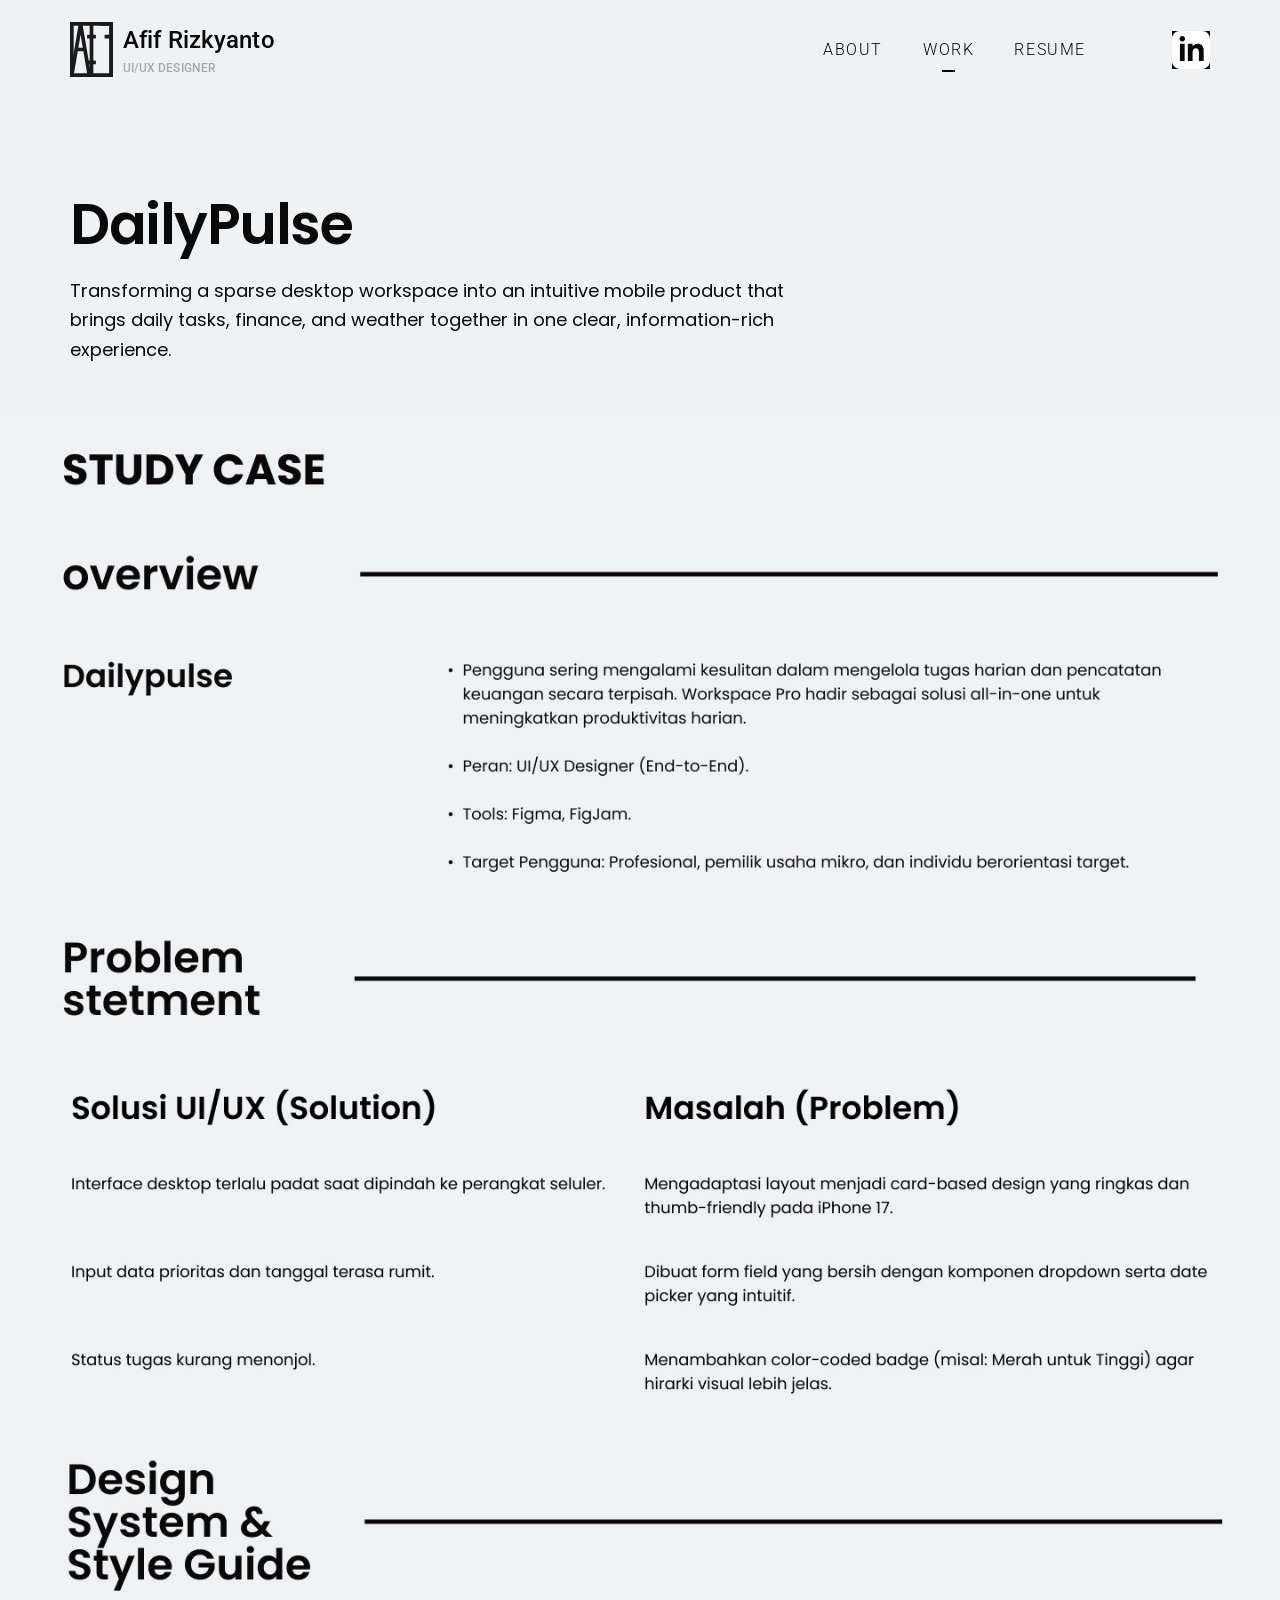
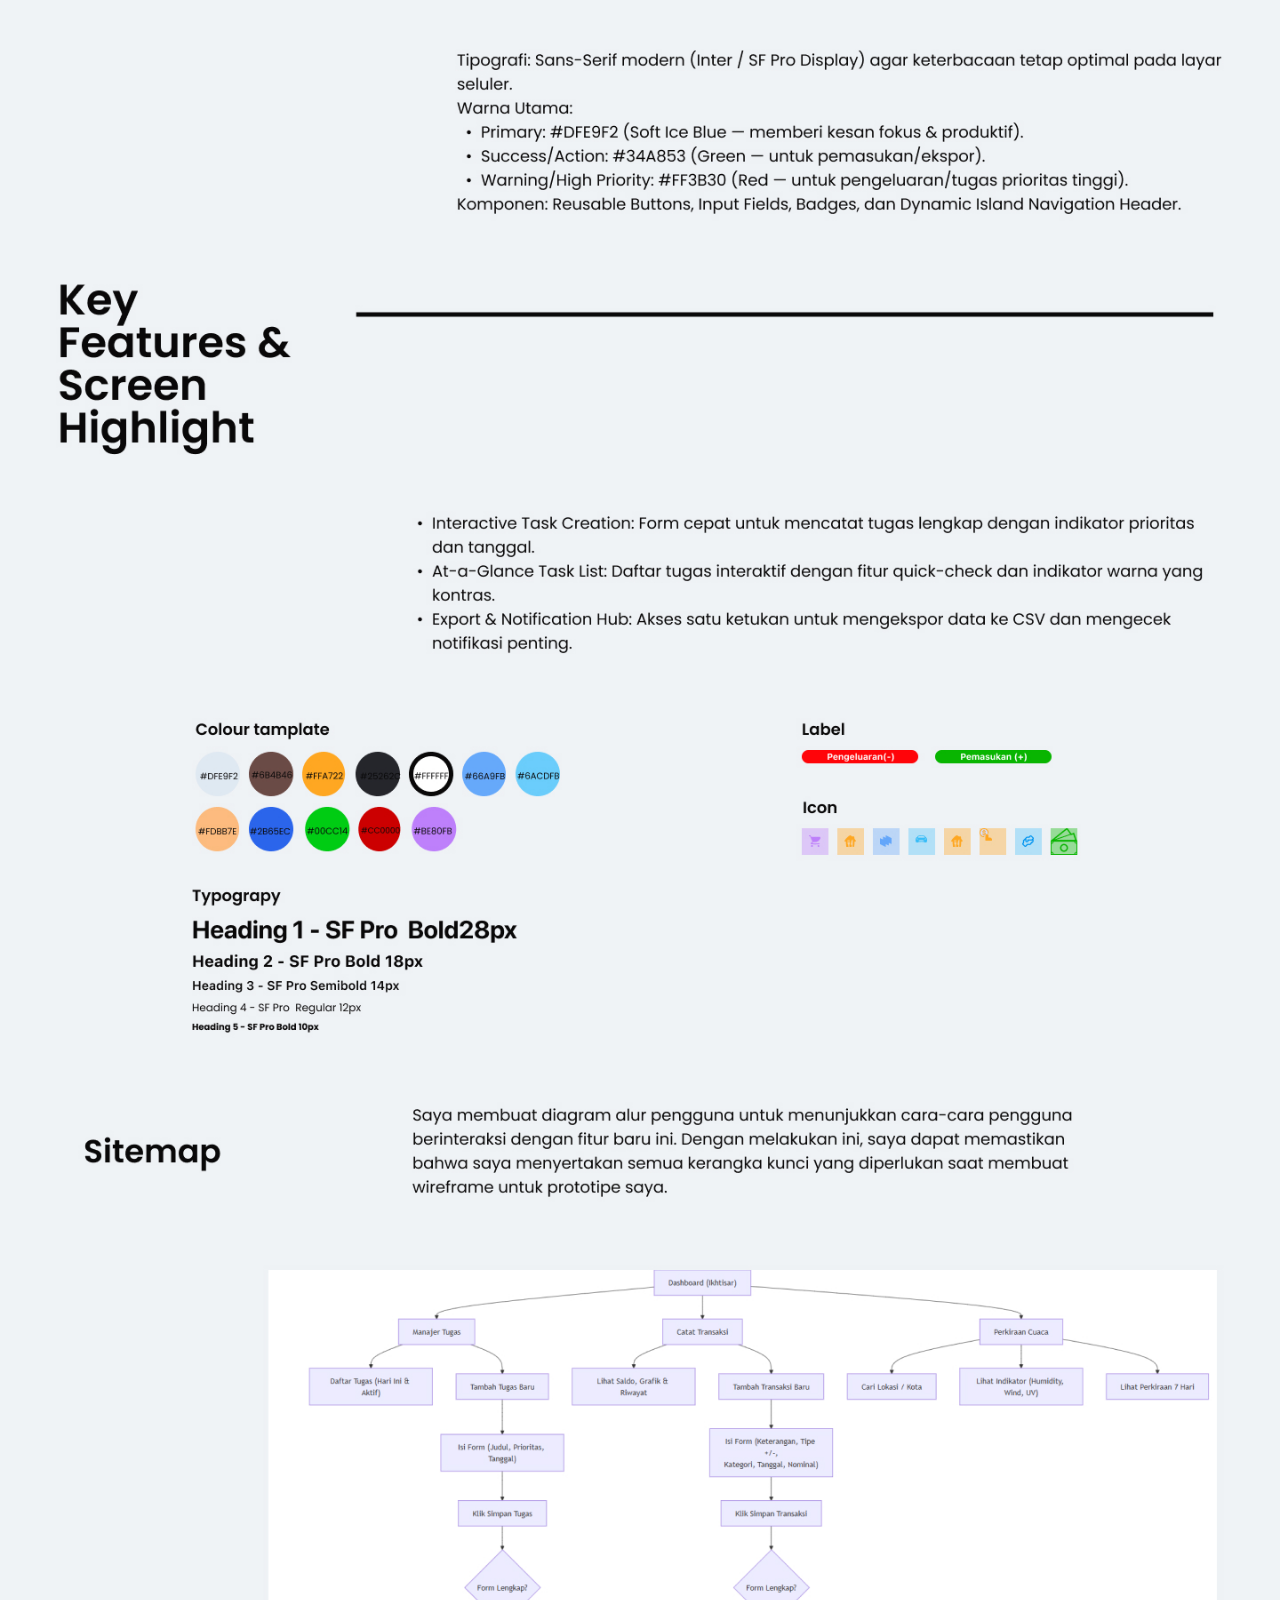
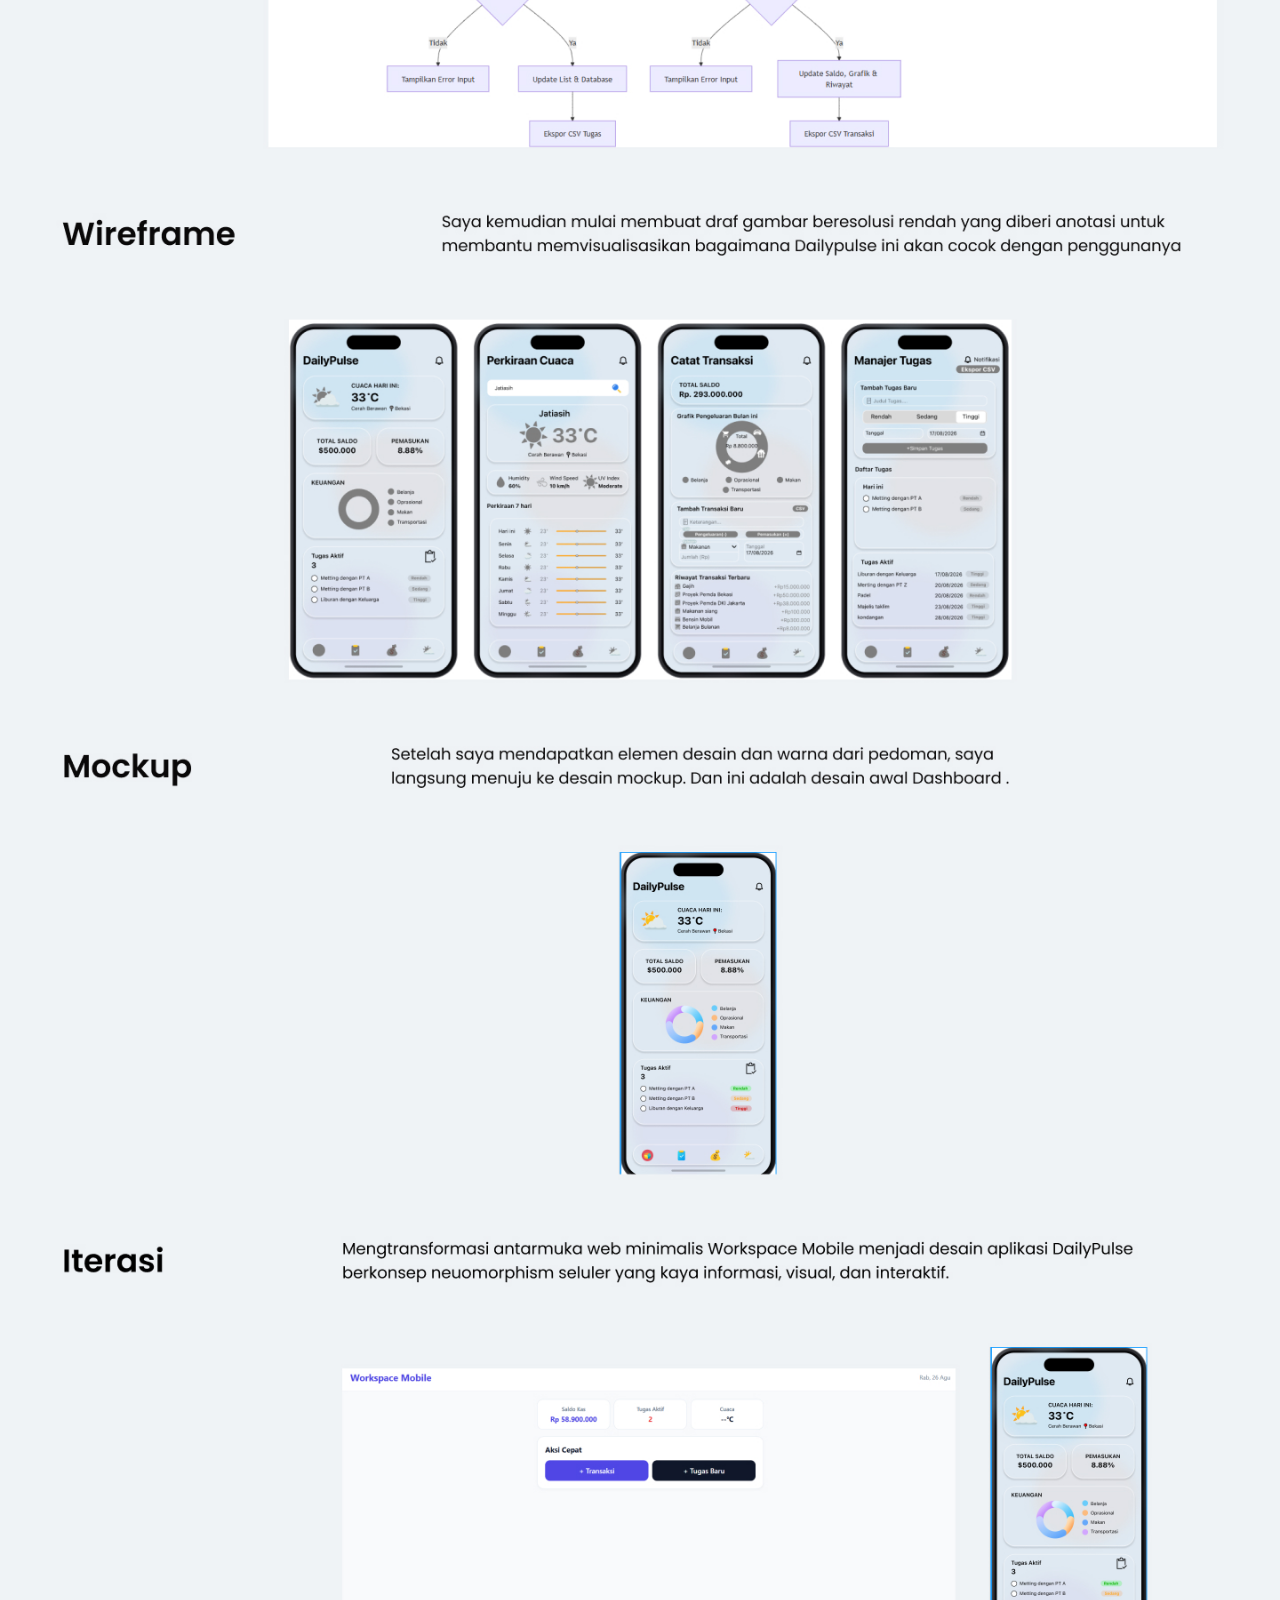
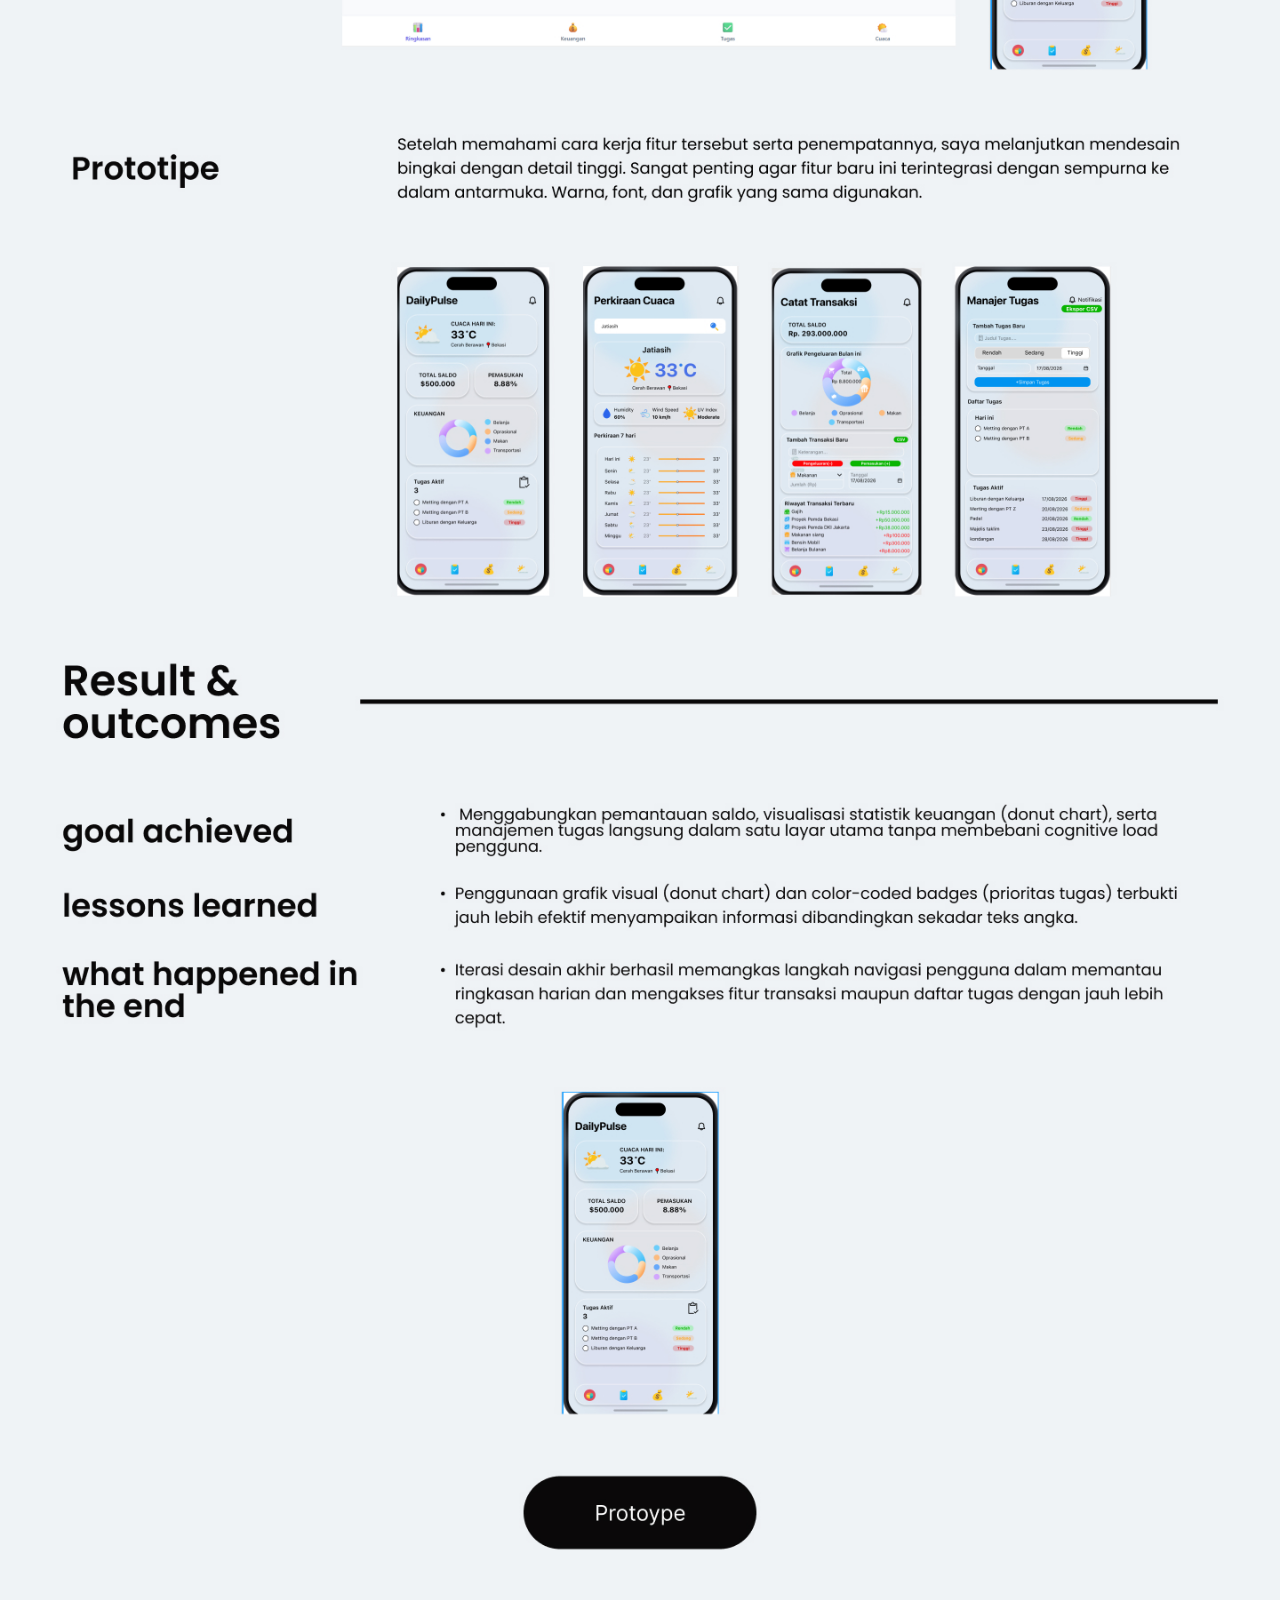
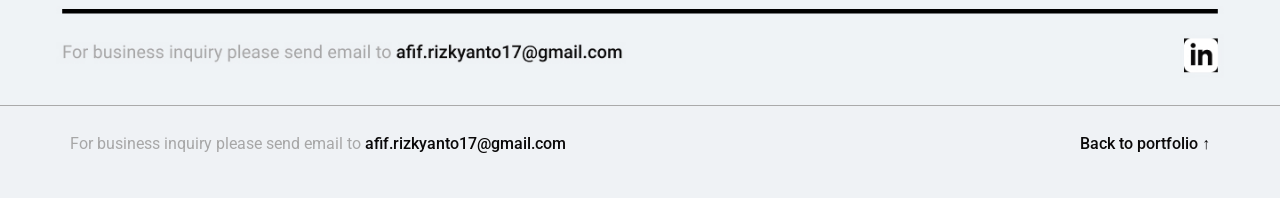
==== case-dailypulse.html @ 9f790c5c "feat : full site" ====
<!doctype html>
<html lang="en"><head><meta charset="UTF-8" /><meta name="viewport" content="width=device-width, initial-scale=1.0" /><title>DailyPulse — Afif Rizkyanto</title><link rel="stylesheet" href="styles.css" /><link rel="stylesheet" href="case-study.css" /></head>
<body><header class="site-header sticky-header"><a class="brand" href="index.html"><img class="brand-mark" src="public/assets/brand-mark.svg" alt="" /><span class="brand-copy"><strong>Afif Rizkyanto</strong><small>UI/UX DESIGNER</small></span></a><nav class="nav" aria-label="Primary navigation"><a href="profile.html">ABOUT</a><a class="active" href="index.html#work">WORK</a><a href="index.html#resume">RESUME</a></nav><a class="linkedin-top" href="https://www.linkedin.com" target="_blank" rel="noreferrer" aria-label="LinkedIn"><img src="public/assets/linkedin.svg" alt="" /></a></header><main class="case-main"><section class="case-intro"><h1>DailyPulse</h1><p>Transforming a sparse desktop workspace into an intuitive mobile product that brings daily tasks, finance, and weather together in one clear, information-rich experience.</p></section><div class="case-render-frame"><img class="case-render" src="public/assets/case-dailypulse.jpeg" alt="DailyPulse mobile app case study presentation" /></div></main><footer class="case-footer"><span>For business inquiry please send email to <a href="mailto:afif.rizkyanto17@gmail.com">afif.rizkyanto17@gmail.com</a></span><a href="index.html">Back to portfolio ↑</a></footer></body></html>
---- styles.css ----
:root { --ink:#0a0909; --muted:#a7a7a7; --paper:#eff2f5; }
* { box-sizing:border-box; }
html { scroll-behavior:smooth; }
body { margin:0; background:var(--paper); color:var(--ink); font-family:Roboto, Arial, sans-serif; }
a { color:inherit; text-decoration:none; }
.site-header { height:99px; display:flex; align-items:center; padding:0 70px; position:relative; }
.sticky-header { position:sticky; top:0; z-index:20; background:rgba(239,242,245,.94); backdrop-filter:blur(10px); }
.brand { display:flex; align-items:center; gap:10px; }
.brand-mark { width:43px; height:57px; object-fit:contain; }
.brand-copy { display:flex; flex-direction:column; gap:1px; }
.brand-copy strong { font-size:24px; line-height:1.5; font-weight:500; letter-spacing:.12px; }
.brand-copy small { color:var(--muted); font-size:12px; line-height:1.5; font-weight:500; letter-spacing:.06px; }
.nav { display:flex; gap:40px; margin-left:auto; margin-right:86px; align-self:stretch; align-items:center; }
.nav a { font-size:16px; font-weight:300; letter-spacing:1.6px; padding:4px 0; position:relative; }
.nav a.active::after { content:""; position:absolute; left:19px; right:19px; bottom:-9px; height:2px; background:var(--ink); }
.linkedin-top { width:38px; height:38px; display:block; }
.linkedin-top img, .social img, .footer>a img { width:100%; height:100%; display:block; }
.section-shell { max-width:1440px; margin:0 auto; padding-left:70px; padding-right:70px; }
.desktop-hero { min-height:943px; max-width:1440px; margin:0 auto; position:relative; overflow:hidden; }
.desktop-hero-inner { position:relative; z-index:1; width:100%; max-width:1440px; margin:0 auto; padding:132px 70px 0; }
.hero-title { margin:0; font:700 clamp(58px,6.67vw,96px)/1.4 'Times New Roman',serif; letter-spacing:9.6px; text-transform:lowercase; }
.hero-tagline { width:710px; max-width:60vw; margin:15px 0 0; font:400 38px/1.4 'Times New Roman',serif; letter-spacing:3.8px; }
.see-projects { display:flex; align-items:center; gap:0; margin-top:115px; width:max-content; font:400 24px/1.4 'Times New Roman',serif; letter-spacing:2.4px; }
.arrow-disc { width:73px; height:73px; display:block; margin-right:28px; transform:rotate(-45deg); transform-origin:center; }
.arrow-disc img { width:100%; height:100%; display:block; }
.hero-accent { position:absolute; pointer-events:none; }
.hero-accent img { width:100%; height:100%; display:block; }
.hero-accent-left { width:376px; height:376px; left:-155px; top:43px; }
.hero-accent-right { width:685px; height:619px; right:-183px; top:104px; }
.sr-only { position:absolute; width:1px; height:1px; padding:0; margin:-1px; overflow:hidden; clip:rect(0,0,0,0); white-space:nowrap; border:0; }
.work-page-section { padding-top:0; scroll-margin-top:99px; }
.work-page-section .work-heading { margin-bottom:0; }
.work-page-section .work-heading h1 { margin:0; font:600 48px/1.1 Poppins,Roboto,sans-serif; letter-spacing:-1px; }
.work-row { display:grid; align-items:start; margin-bottom:100px; }
.work-row-wapspokat { grid-template-columns:623px 471px; column-gap:133px; }
.work-row-rewards { grid-template-columns:471px 694px; column-gap:135px; }
.work-row-dailypulse { grid-template-columns:680px 471px; column-gap:111px; margin-bottom:0; }
.work-preview { width:100%; display:block; object-fit:cover; }
.mockup-preview { aspect-ratio:623/379; }
.work-copy { max-width:471px; padding-top:0; }
.work-copy h2 { margin:0 0 10px; font:400 32px/1.28 Poppins,Roboto,sans-serif; letter-spacing:0; }
.work-copy p { margin:0; font:400 18px/1.5 Poppins,Roboto,sans-serif; }
.case-link { display:inline-flex; gap:10px; margin-top:28px; font-size:20px; line-height:1.5; }
.case-link span { font-size:25px; line-height:1; }
.rewards-preview { width:100%; height:449px; position:relative; overflow:hidden; }
.rewards-preview > img:first-child { position:absolute; width:100%; height:100%; object-fit:contain; }
.screen-in-laptop { position:absolute; width:69%; height:61%; object-fit:cover; left:15.5%; top:5%; border-radius:12px; }
.phone-previews { display:flex; gap:38px; align-items:flex-start; justify-content:center; padding-top:5px; }
.phone-previews img { width:178px; height:363px; object-fit:cover; }
.work-row-dailypulse { align-items:start; }
.resume-teaser { max-width:1440px; margin:0 auto; padding:90px 70px; border-top:1px solid #aaa; display:flex; justify-content:space-between; font-size:20px; scroll-margin-top:99px; }
.resume-teaser p { margin:0; color:var(--muted); }
.resume-teaser a { font-weight:500; }
.resume-teaser.is-highlighted p, .resume-teaser.is-highlighted a { animation:resume-blink 1.25s ease-in-out 3; }
@keyframes resume-blink { 0%,100% { opacity:1; } 35%,65% { opacity:.18; } }
.profile-hero { min-height:870px; display:grid; grid-template-columns:518px 1fr; gap:107px; padding-top:90px; }
.hero { min-height:870px; display:grid; grid-template-columns:518px 1fr; gap:107px; padding-top:90px; }
.hero-image { width:518px; height:690px; object-fit:cover; display:block; }
.hero-copy { padding-top:0; max-width:675px; }
.eyebrow { margin:0 0 18px; font-size:24px; line-height:1.5; font-weight:500; letter-spacing:.12px; }
h1 { margin:0 0 18px; font-size:48px; line-height:1; font-weight:900; letter-spacing:2.4px; }
h2 { margin:0 0 18px; font-size:32px; line-height:1.4; font-weight:700; letter-spacing:.16px; }
.intro { margin:0; font-size:20px; line-height:1.4; font-weight:300; letter-spacing:2px; }
.actions { display:flex; align-items:center; gap:28px; margin-top:24px; flex-wrap:wrap; }
.email-button { height:50px; width:170px; border:3px solid var(--ink); display:flex; align-items:center; justify-content:center; gap:13px; font-size:18px; font-weight:400; letter-spacing:.09px; transition:background .2s, color .2s; }
.email-button:hover { background:var(--ink); color:var(--paper); }
.email-button img { width:20px; height:16px; }
.download-link { display:flex; align-items:center; gap:6px; font-size:18px; line-height:1.5; font-weight:400; }
.download-link img { width:14px; height:16px; }
.social { width:42px; height:42px; display:block; transition:transform .2s; }
.social:hover, .linkedin-top:hover, .footer>a:hover { transform:translateY(-3px); }
.work { padding-top:40px; padding-bottom:120px; }
.work-heading { max-width:760px; margin-bottom:34px; }
.section-kicker { margin:0 0 10px; color:var(--muted); font-size:14px; font-weight:500; letter-spacing:2px; }
.work-heading h2 { margin:0; font-size:42px; line-height:1.18; font-weight:500; letter-spacing:-.4px; }
.work-overview { display:block; width:100%; height:auto; box-shadow:0 20px 50px rgba(10,9,9,.08); }
.project-links { display:grid; grid-template-columns:repeat(3,1fr); gap:18px; margin-top:24px; }
.project-links a { border-top:1px solid var(--ink); padding-top:13px; display:flex; flex-direction:column; gap:6px; transition:transform .2s; }
.project-links a:hover { transform:translateY(-4px); }
.project-links span { font-size:20px; font-weight:500; }
.project-links small { color:var(--muted); font-size:14px; letter-spacing:.4px; }
.details { min-height:400px; display:flex; justify-content:space-between; padding-top:0; padding-bottom:110px; }
.detail-block { display:grid; grid-template-columns:auto 1fr; gap:30px; align-items:start; }
.detail-block h3 { margin:0; font-size:24px; line-height:1.4; font-weight:600; letter-spacing:2.4px; }
.detail-block p { margin:0; font-size:20px; line-height:2; font-weight:300; letter-spacing:2px; }
.skills { width:499px; }
.tools { width:300px; }
.footer { min-height:120px; position:relative; padding-bottom:30px; }
.footer-rule { height:2px; background:#a7a7a7; width:100%; margin-bottom:28px; }
.footer p { margin:0; color:var(--muted); font-size:20px; line-height:1.5; font-weight:400; letter-spacing:.1px; }
.footer p a { color:var(--ink); font-weight:500; }
.footer>a { position:absolute; right:70px; bottom:30px; width:38px; height:38px; transition:transform .2s; }
@media (max-width: 980px) { .site-header { padding:0 28px; } .section-shell { padding-left:28px; padding-right:28px; } .hero { grid-template-columns:minmax(280px, 42%) 1fr; gap:40px; padding-top:55px; } .hero-image { width:100%; height:auto; aspect-ratio:3/4; } h1 { font-size:40px; } h2 { font-size:25px; } .intro { font-size:17px; letter-spacing:1.3px; } .details { gap:40px; } .detail-block { grid-template-columns:1fr; gap:10px; } .skills,.tools { width:auto; } }
@media (max-width: 980px) and (min-width: 681px) { .desktop-hero-inner { padding-left:28px; padding-right:28px; } .hero-tagline { max-width:680px; } .work-row-wapspokat,.work-row-rewards,.work-row-dailypulse { grid-template-columns:minmax(0,1fr) minmax(0,1fr); column-gap:40px; } }
@media (max-width: 680px) { .site-header { height:auto; min-height:92px; padding-top:18px; padding-bottom:18px; flex-wrap:wrap; } .brand-mark { width:34px; height:46px; } .brand-copy strong { font-size:18px; } .brand-copy small { font-size:10px; } .linkedin-top { margin-left:auto; width:30px; height:30px; } .nav { order:3; width:100%; justify-content:space-between; margin:14px 0 0; height:32px; } .nav a { font-size:13px; } .nav a.active::after { bottom:-4px; left:0; right:0; } .hero { display:flex; flex-direction:column; padding-top:34px; min-height:0; gap:38px; } .hero-image { width:100%; max-width:518px; align-self:center; } .eyebrow { font-size:20px; } h1 { font-size:36px; letter-spacing:1.3px; } h2 { font-size:23px; } .actions { gap:18px; } .details { flex-direction:column; padding-top:80px; padding-bottom:80px; gap:60px; } .detail-block { grid-template-columns:110px 1fr; gap:18px; } .detail-block h3 { font-size:20px; } .detail-block p { font-size:16px; letter-spacing:1px; } .work { padding-bottom:80px; } .work-heading h2 { font-size:31px; } .project-links { grid-template-columns:1fr; gap:25px; } .footer p { padding-right:45px; font-size:15px; } .footer>a { right:28px; bottom:26px; width:30px; height:30px; } }
@media (max-width: 680px) { .desktop-hero { min-height:650px; } .desktop-hero-inner { padding:98px 28px 0; } .hero-title { font-size:54px; line-height:1.12; letter-spacing:4px; } .hero-tagline { max-width:none; width:auto; margin-top:28px; font-size:27px; letter-spacing:2px; } .see-projects { margin-top:70px; font-size:20px; } .arrow-disc { width:53px; height:53px; margin-right:20px; } .hero-accent-left { width:230px; height:230px; left:-130px; top:20px; } .hero-accent-right { width:330px; height:300px; right:-120px; top:280px; opacity:.8; } .work-page-section { padding-top:70px; } .work-page-section .work-heading { margin-bottom:35px; } .work-page-section .work-heading h1 { font-size:38px; } .work-row { display:flex; flex-direction:column; gap:30px; min-height:0; margin-bottom:75px; } .work-row-rewards .work-copy { order:1; } .work-row-rewards .rewards-preview { order:2; } .work-copy h2 { font-size:25px; } .work-copy p { font-size:16px; } .rewards-preview { height:280px; } .phone-previews img { width:43%; height:auto; } .resume-teaser { padding:65px 28px; display:block; font-size:16px; } .resume-teaser a { display:block; margin-top:12px; } .profile-hero { display:flex; flex-direction:column; padding-top:34px; min-height:0; gap:38px; } }
---- case-study.css ----
@import url('https://fonts.googleapis.com/css2?family=Poppins:wght@400;600&family=Roboto:wght@300;400;500;700;900&display=swap');
:root { --ink:#0a0909; --paper:#eff2f5; --muted:#a7a7a7; }
* { box-sizing:border-box; } html { scroll-behavior:smooth; }
body { margin:0; background:var(--paper); color:var(--ink); font-family:Roboto,Arial,sans-serif; }
a { color:inherit; text-decoration:none; }
.case-header { height:99px; padding:0 70px; display:flex; align-items:center; position:sticky; top:0; z-index:2; background:rgba(239,242,245,.95); backdrop-filter:blur(8px); }
.case-brand { display:flex; align-items:center; gap:10px; } .case-brand img { width:43px; height:57px; }
.case-brand-copy { display:flex; flex-direction:column; gap:1px; } .case-brand-copy strong { font-size:24px; line-height:1.5; font-weight:500; } .case-brand-copy small { color:var(--muted); font-size:12px; font-weight:500; letter-spacing:.06px; }
.case-nav { display:flex; align-items:center; gap:35px; margin-left:auto; font-size:14px; letter-spacing:1.4px; font-weight:300; } .back-link { border-bottom:1px solid var(--ink); padding-bottom:5px; } .case-linkedin { width:38px; height:38px; margin-left:84px; display:block; } .case-linkedin img { width:100%; height:100%; display:block; }
.case-main { max-width:1440px; margin:0 auto; } .case-intro { max-width:1000px; padding:95px 70px 55px; } .case-intro .label { margin:0 0 20px; font-size:14px; color:var(--muted); letter-spacing:2px; } .case-intro h1 { margin:0 0 20px; max-width:700px; font:600 56px/1.1 Poppins,Arial,sans-serif; letter-spacing:-1.5px; } .case-intro p { max-width:760px; margin:0; font:400 18px/1.65 Poppins,Arial,sans-serif; }
.case-render-frame { width:100%; overflow:hidden; } .case-render { width:100%; height:auto; display:block; margin-top:-100px; } .case-footer { padding:28px 70px 45px; border-top:1px solid #aaa; display:flex; justify-content:space-between; align-items:center; color:var(--muted); font-size:16px; } .case-footer a { color:var(--ink); font-weight:500; }
@media (max-width:680px) { .case-header { height:76px; padding:0 22px; } .case-brand img { width:31px; height:42px; } .case-brand-copy strong { font-size:17px; } .case-brand-copy small { font-size:9px; } .case-nav { gap:15px; font-size:11px; } .case-linkedin { width:30px; height:30px; margin-left:20px; } .case-intro { padding:60px 22px 35px; } .case-intro h1 { font-size:38px; } .case-intro p { font-size:15px; } .case-footer { padding:24px 22px 35px; display:block; font-size:13px; } }
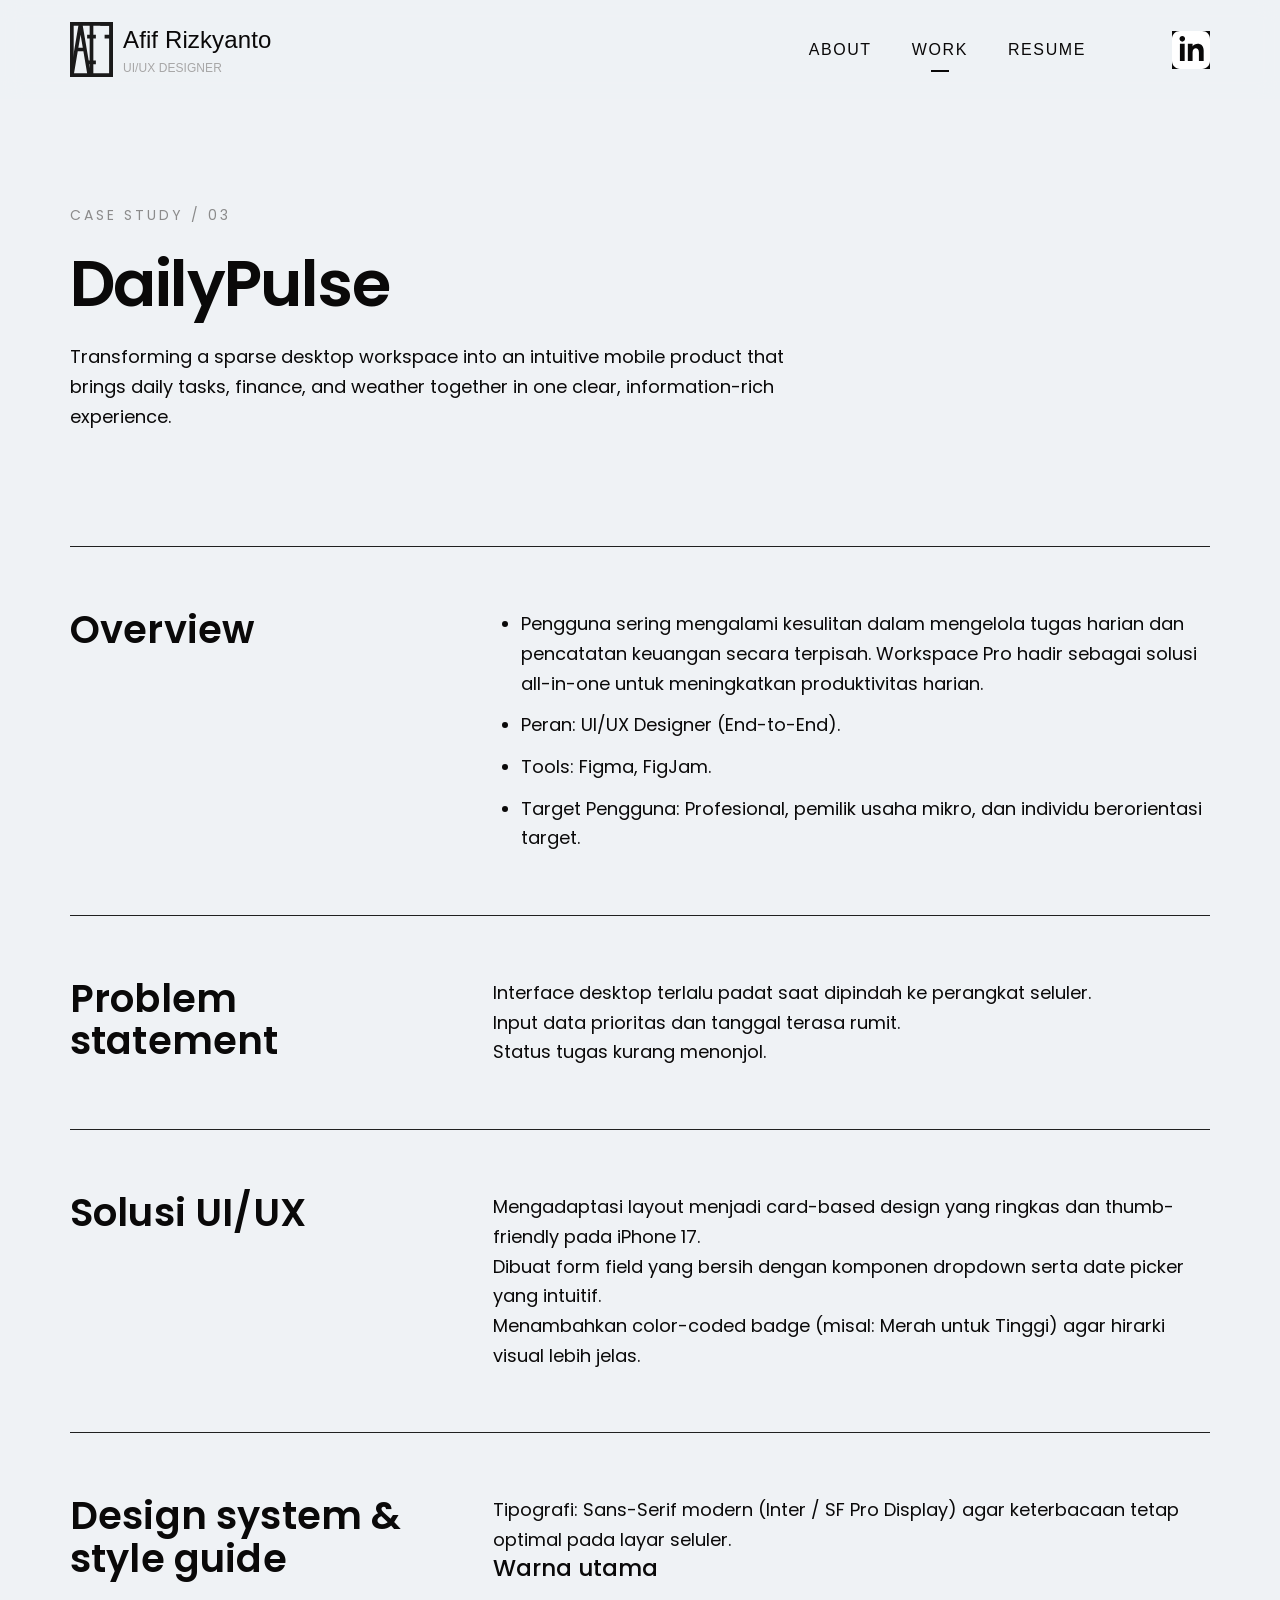
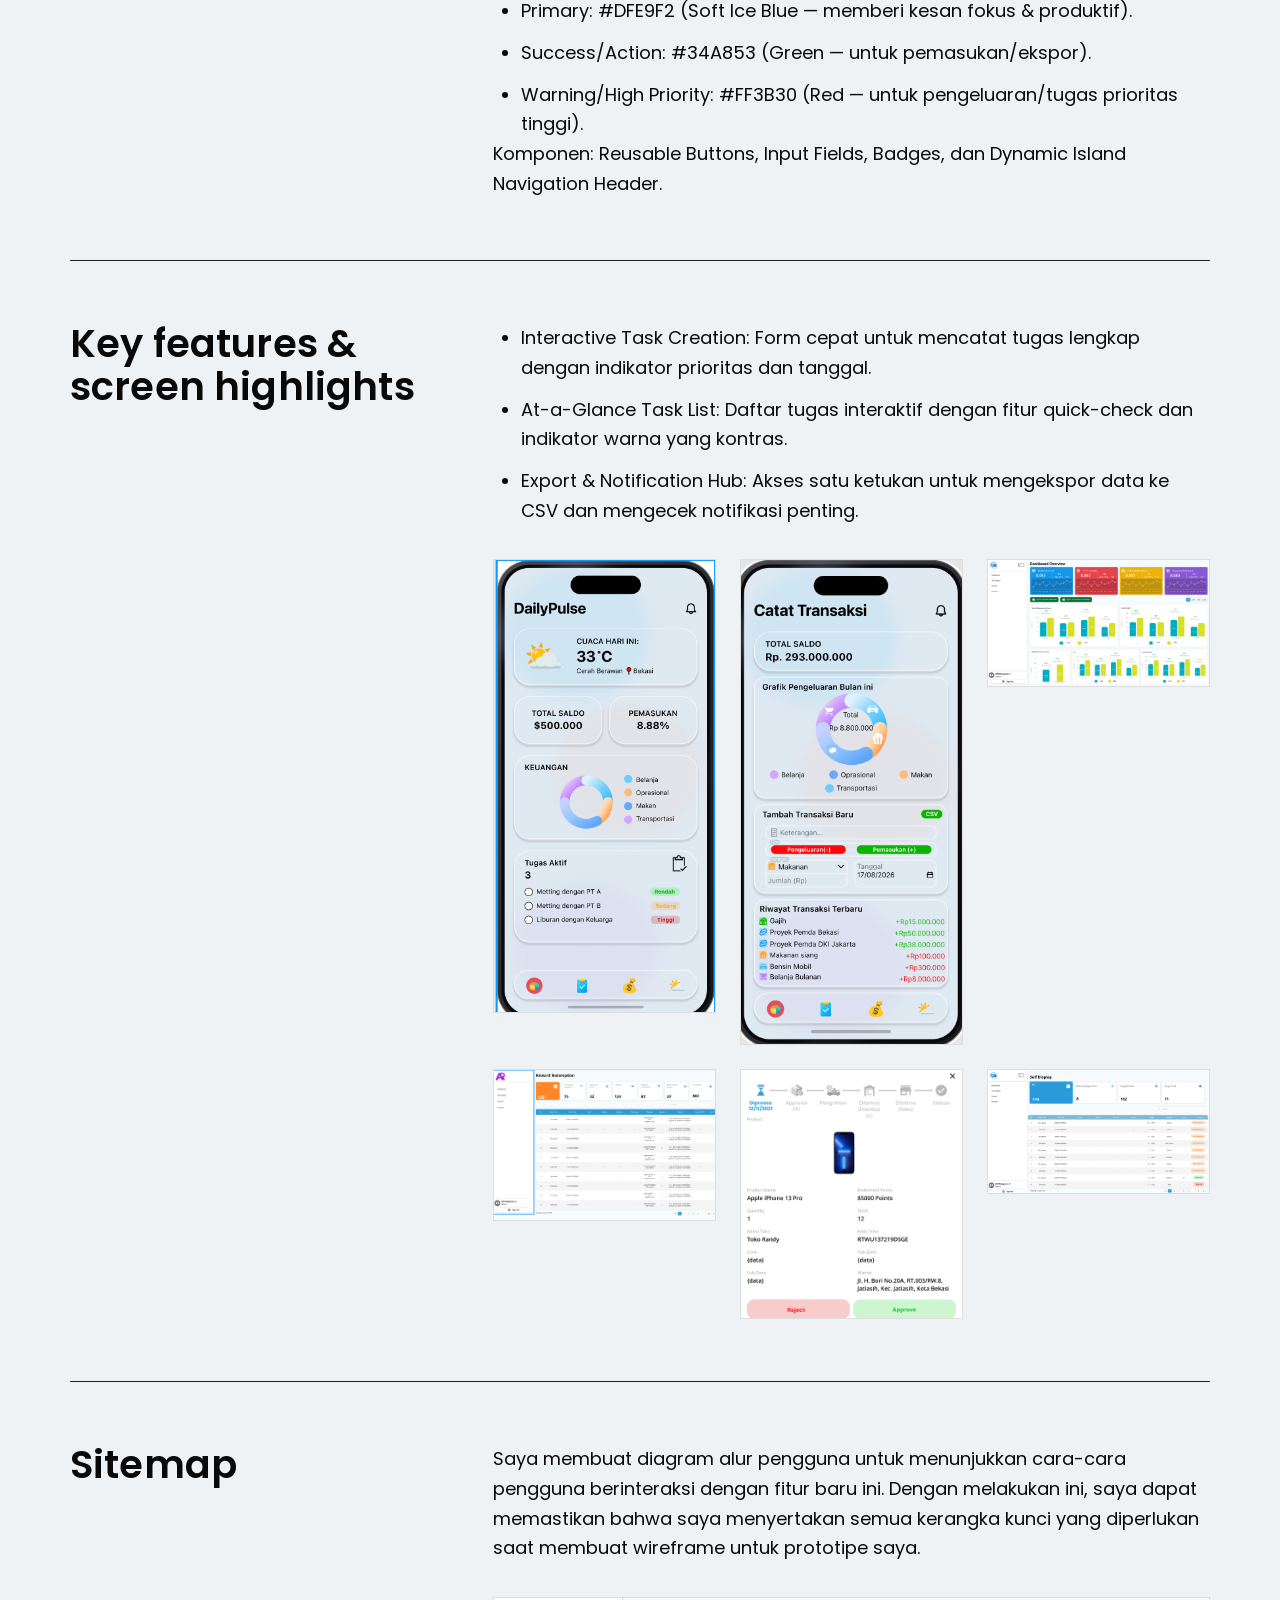
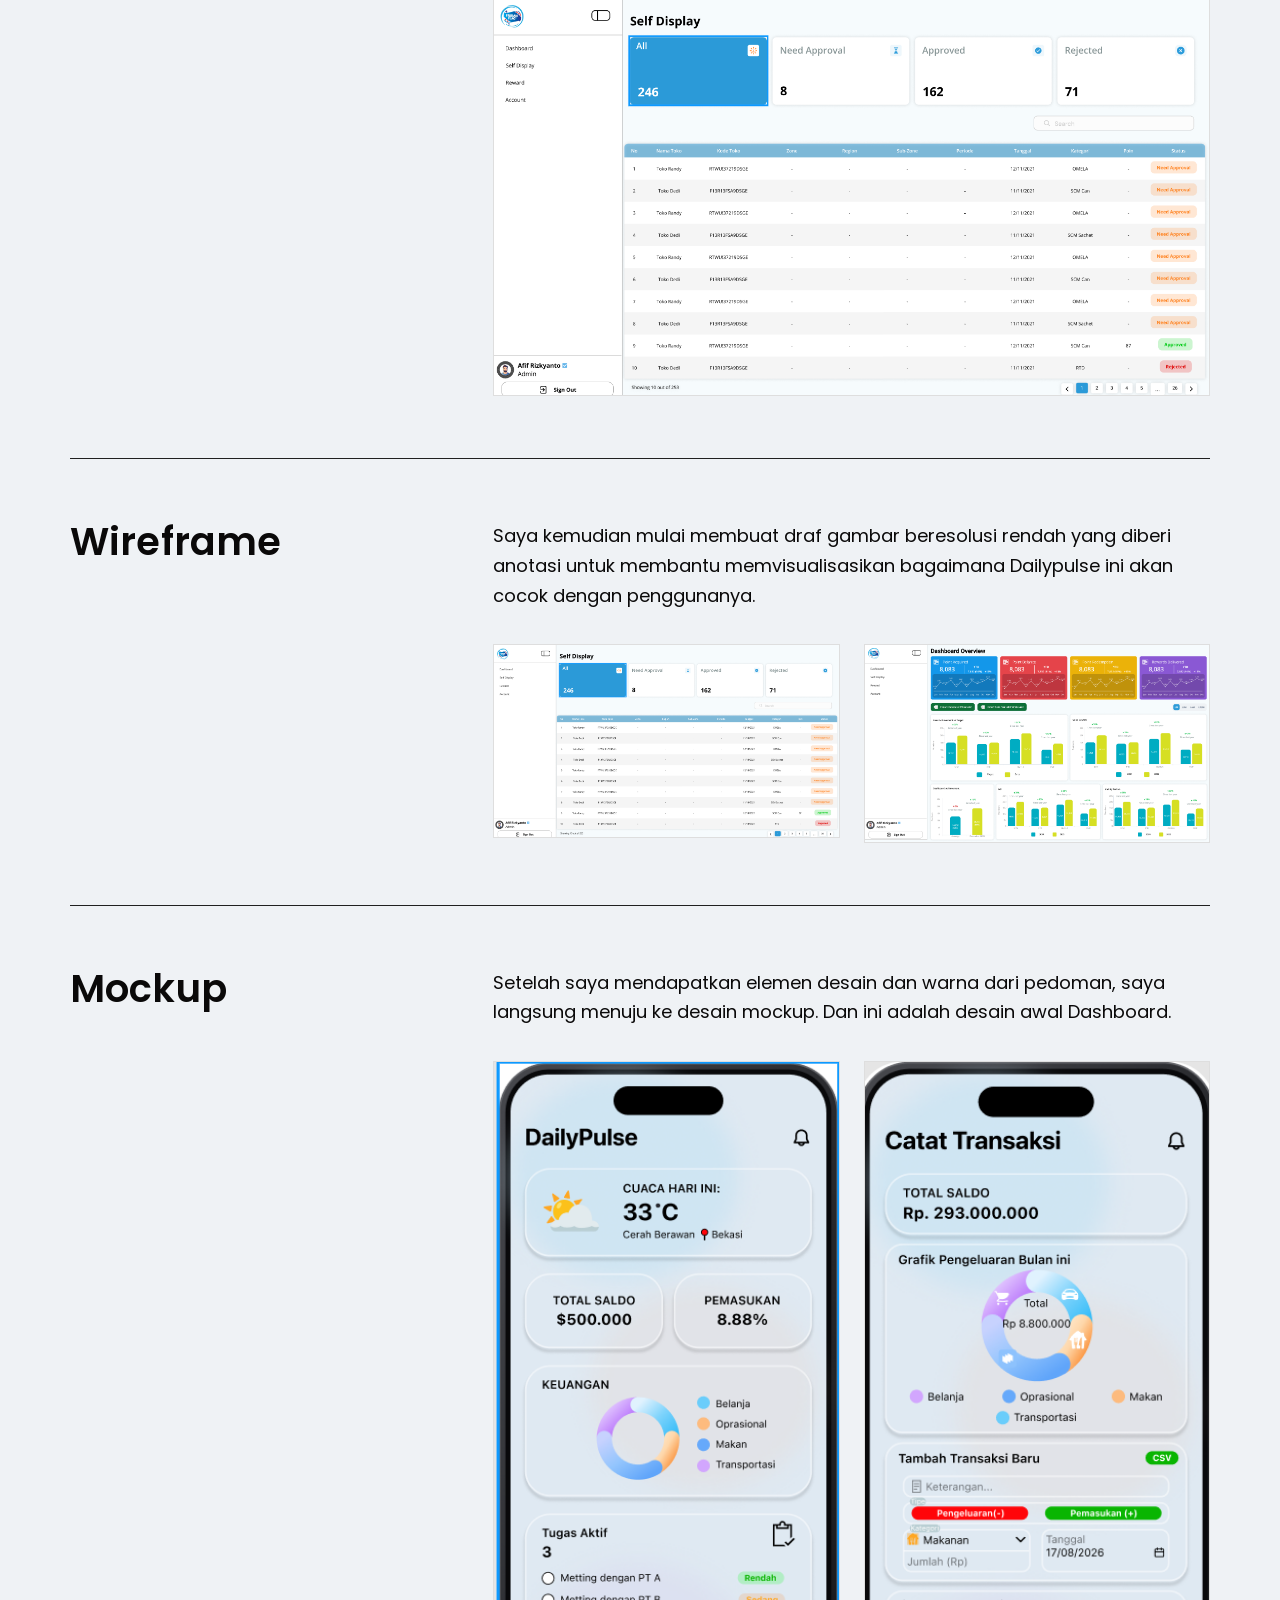
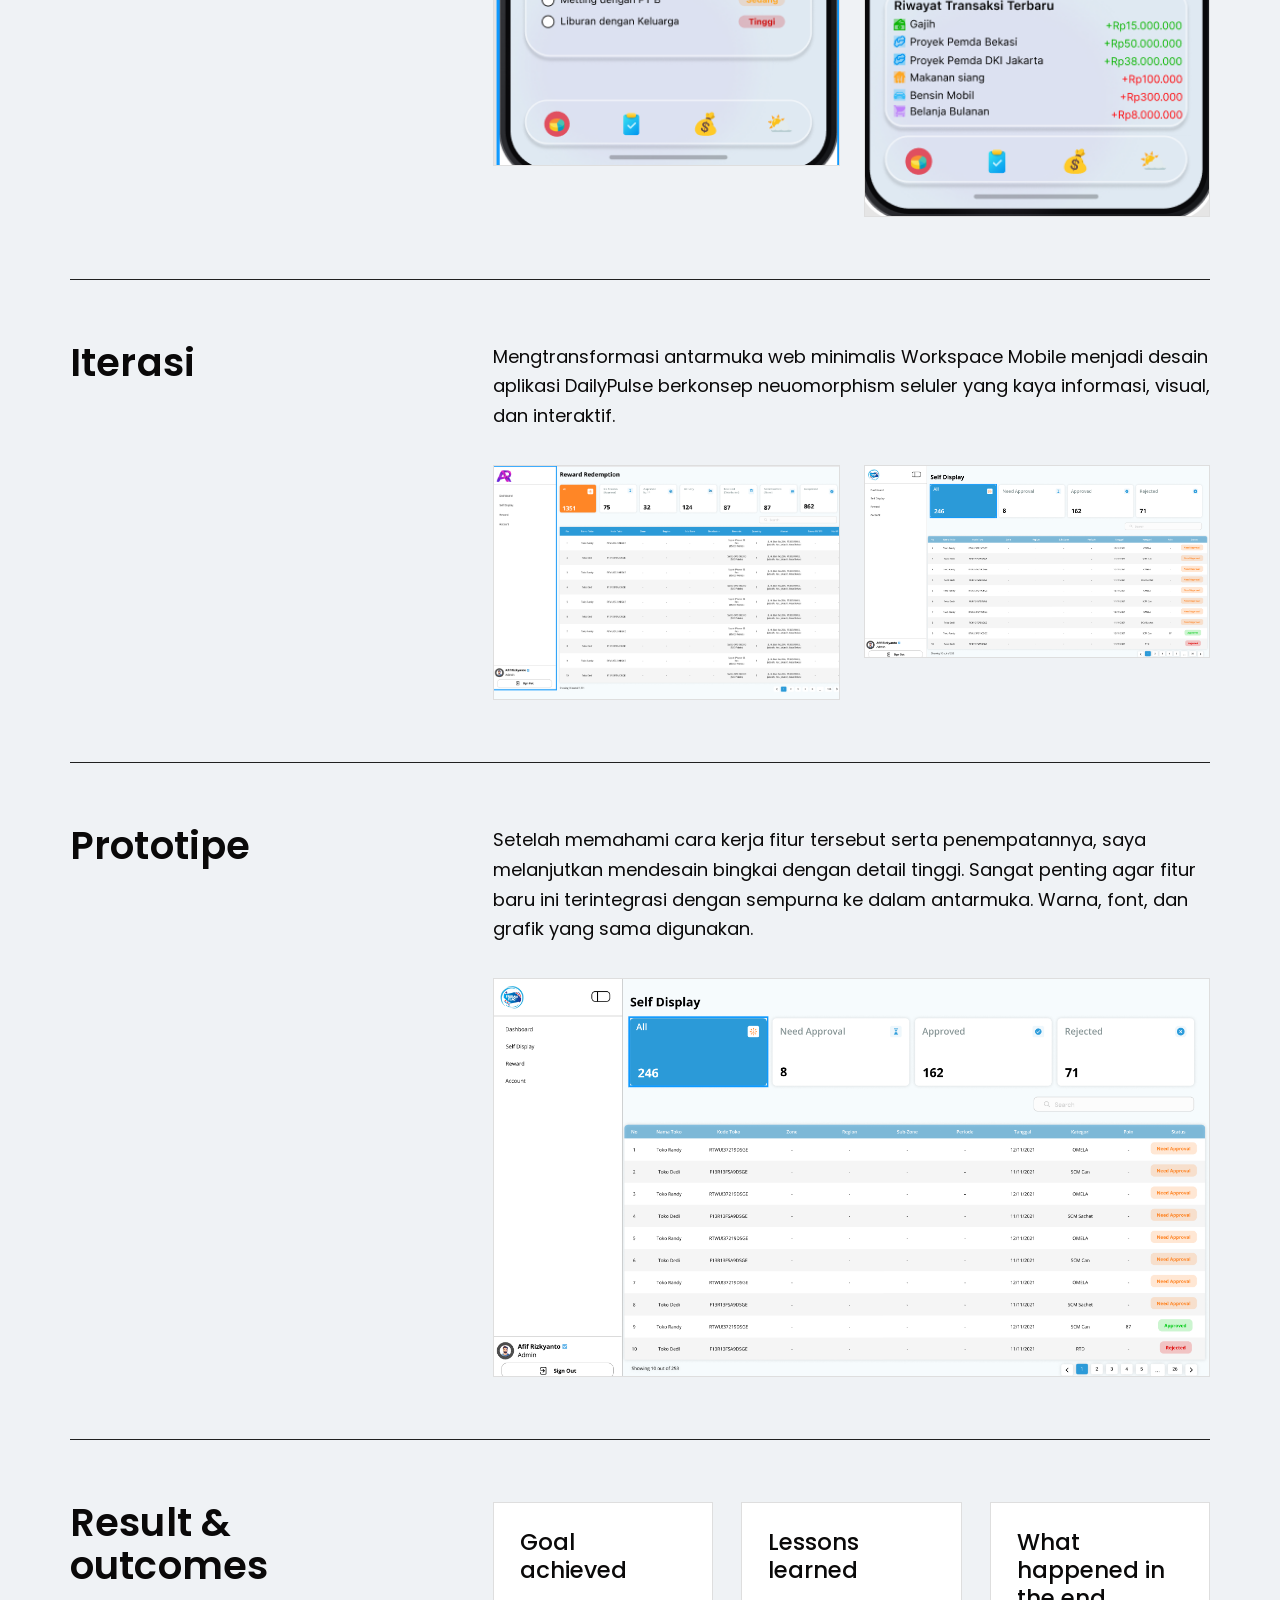
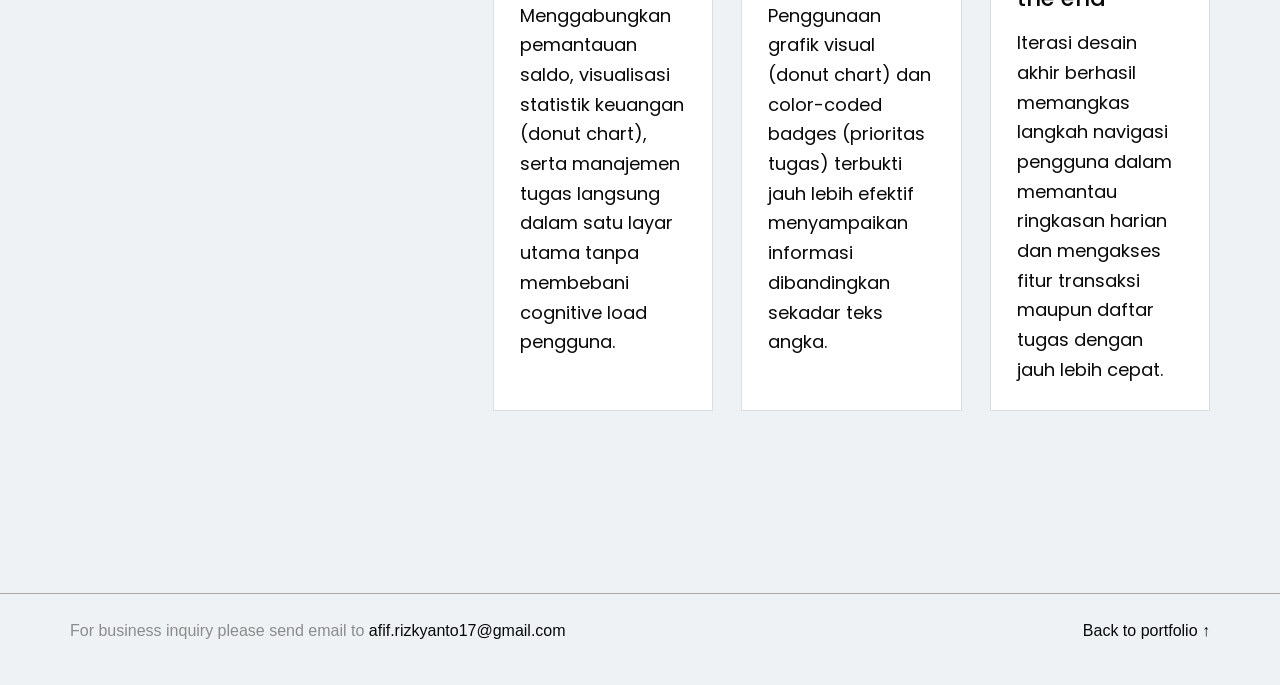
==== commit dea7a3d1: "chore : mobile layout" ====
--- a/case-dailypulse.html
+++ b/case-dailypulse.html
@@ -1,3 +1,22 @@
 <!doctype html>
-<html lang="en"><head><meta charset="UTF-8" /><meta name="viewport" content="width=device-width, initial-scale=1.0" /><title>DailyPulse — Afif Rizkyanto</title><link rel="stylesheet" href="styles.css" /><link rel="stylesheet" href="case-study.css" /></head>
-<body><header class="site-header sticky-header"><a class="brand" href="index.html"><img class="brand-mark" src="public/assets/brand-mark.svg" alt="" /><span class="brand-copy"><strong>Afif Rizkyanto</strong><small>UI/UX DESIGNER</small></span></a><nav class="nav" aria-label="Primary navigation"><a href="profile.html">ABOUT</a><a class="active" href="index.html#work">WORK</a><a href="index.html#resume">RESUME</a></nav><a class="linkedin-top" href="https://www.linkedin.com" target="_blank" rel="noreferrer" aria-label="LinkedIn"><img src="public/assets/linkedin.svg" alt="" /></a></header><main class="case-main"><section class="case-intro"><h1>DailyPulse</h1><p>Transforming a sparse desktop workspace into an intuitive mobile product that brings daily tasks, finance, and weather together in one clear, information-rich experience.</p></section><div class="case-render-frame"><img class="case-render" src="public/assets/case-dailypulse.jpeg" alt="DailyPulse mobile app case study presentation" /></div></main><footer class="case-footer"><span>For business inquiry please send email to <a href="mailto:afif.rizkyanto17@gmail.com">afif.rizkyanto17@gmail.com</a></span><a href="index.html">Back to portfolio ↑</a></footer></body></html>
+<html lang="en">
+  <head><meta charset="UTF-8" /><meta name="viewport" content="width=device-width, initial-scale=1.0" /><title>DailyPulse — Afif Rizkyanto</title><link rel="stylesheet" href="styles.css" /><link rel="stylesheet" href="case-study.css" /></head>
+  <body>
+    <header class="site-header sticky-header"><a class="brand" href="index.html"><img class="brand-mark" src="public/assets/brand-mark.svg" alt="" /><span class="brand-copy"><strong>Afif Rizkyanto</strong><small>UI/UX DESIGNER</small></span></a><nav class="nav" aria-label="Primary navigation"><a href="profile.html">ABOUT</a><a class="active" href="index.html#work">WORK</a><a href="index.html#resume">RESUME</a></nav><a class="linkedin-top" href="https://www.linkedin.com" target="_blank" rel="noreferrer" aria-label="LinkedIn"><img src="public/assets/linkedin.svg" alt="" /></a></header>
+    <main class="case-main">
+      <section class="case-intro"><p class="case-kicker">CASE STUDY / 03</p><h1>DailyPulse</h1><p>Transforming a sparse desktop workspace into an intuitive mobile product that brings daily tasks, finance, and weather together in one clear, information-rich experience.</p></section>
+      <section class="case-section"><h2>Overview</h2><div><ul><li>Pengguna sering mengalami kesulitan dalam mengelola tugas harian dan pencatatan keuangan secara terpisah. Workspace Pro hadir sebagai solusi all-in-one untuk meningkatkan produktivitas harian.</li><li>Peran: UI/UX Designer (End-to-End).</li><li>Tools: Figma, FigJam.</li><li>Target Pengguna: Profesional, pemilik usaha mikro, dan individu berorientasi target.</li></ul></div></section>
+      <section class="case-section"><h2>Problem statement</h2><div><p>Interface desktop terlalu padat saat dipindah ke perangkat seluler.</p><p>Input data prioritas dan tanggal terasa rumit.</p><p>Status tugas kurang menonjol.</p></div></section>
+      <section class="case-section"><h2>Solusi UI/UX</h2><div><p>Mengadaptasi layout menjadi card-based design yang ringkas dan thumb-friendly pada iPhone 17.</p><p>Dibuat form field yang bersih dengan komponen dropdown serta date picker yang intuitif.</p><p>Menambahkan color-coded badge (misal: Merah untuk Tinggi) agar hirarki visual lebih jelas.</p></div></section>
+      <section class="case-section"><h2>Design system &amp; style guide</h2><div><p>Tipografi: Sans-Serif modern (Inter / SF Pro Display) agar keterbacaan tetap optimal pada layar seluler.</p><h3>Warna utama</h3><ul><li>Primary: #DFE9F2 (Soft Ice Blue — memberi kesan fokus &amp; produktif).</li><li>Success/Action: #34A853 (Green — untuk pemasukan/ekspor).</li><li>Warning/High Priority: #FF3B30 (Red — untuk pengeluaran/tugas prioritas tinggi).</li></ul><p>Komponen: Reusable Buttons, Input Fields, Badges, dan Dynamic Island Navigation Header.</p></div></section>
+      <section class="case-section"><h2>Key features &amp; screen highlights</h2><div><ul><li>Interactive Task Creation: Form cepat untuk mencatat tugas lengkap dengan indikator prioritas dan tanggal.</li><li>At-a-Glance Task List: Daftar tugas interaktif dengan fitur quick-check dan indikator warna yang kontras.</li><li>Export &amp; Notification Hub: Akses satu ketukan untuk mengekspor data ke CSV dan mengecek notifikasi penting.</li></ul><div class="case-gallery three-column"><img src="public/assets/dailypulse-screen-1.png" alt="DailyPulse overview" /><img src="public/assets/dailypulse-screen-2.png" alt="DailyPulse dashboard detail" /><img src="public/assets/cases/dailypulse-screen-3.png" alt="DailyPulse task screen" /><img src="public/assets/cases/dailypulse-screen-4.png" alt="DailyPulse finance screen" /><img src="public/assets/cases/dailypulse-screen-5.png" alt="DailyPulse component detail" /><img src="public/assets/cases/dailypulse-screen-6.png" alt="DailyPulse mobile screen" /></div></div></section>
+      <section class="case-section"><h2>Sitemap</h2><div><p>Saya membuat diagram alur pengguna untuk menunjukkan cara-cara pengguna berinteraksi dengan fitur baru ini. Dengan melakukan ini, saya dapat memastikan bahwa saya menyertakan semua kerangka kunci yang diperlukan saat membuat wireframe untuk prototipe saya.</p><div class="case-gallery"><img src="public/assets/cases/dailypulse-wireframe.png" alt="DailyPulse sitemap and flow exploration" /></div></div></section>
+      <section class="case-section"><h2>Wireframe</h2><div><p>Saya kemudian mulai membuat draf gambar beresolusi rendah yang diberi anotasi untuk membantu memvisualisasikan bagaimana Dailypulse ini akan cocok dengan penggunanya.</p><div class="case-gallery two-column"><img src="public/assets/cases/dailypulse-wireframe.png" alt="DailyPulse wireframe" /><img src="public/assets/cases/dailypulse-screen-3.png" alt="DailyPulse wireframe screen" /></div></div></section>
+      <section class="case-section"><h2>Mockup</h2><div><p>Setelah saya mendapatkan elemen desain dan warna dari pedoman, saya langsung menuju ke desain mockup. Dan ini adalah desain awal Dashboard.</p><div class="case-gallery two-column"><img src="public/assets/dailypulse-screen-1.png" alt="DailyPulse dashboard mockup" /><img src="public/assets/dailypulse-screen-2.png" alt="DailyPulse dashboard detail" /></div></div></section>
+      <section class="case-section"><h2>Iterasi</h2><div><p>Mengtransformasi antarmuka web minimalis Workspace Mobile menjadi desain aplikasi DailyPulse berkonsep neuomorphism seluler yang kaya informasi, visual, dan interaktif.</p><div class="case-gallery two-column"><img src="public/assets/cases/dailypulse-screen-4.png" alt="DailyPulse iteration" /><img src="public/assets/cases/dailypulse-screen-6.png" alt="DailyPulse iteration detail" /></div></div></section>
+      <section class="case-section"><h2>Prototipe</h2><div><p>Setelah memahami cara kerja fitur tersebut serta penempatannya, saya melanjutkan mendesain bingkai dengan detail tinggi. Sangat penting agar fitur baru ini terintegrasi dengan sempurna ke dalam antarmuka. Warna, font, dan grafik yang sama digunakan.</p><div class="case-gallery"><img src="public/assets/cases/dailypulse-screen-6.png" alt="DailyPulse high fidelity prototype" /></div></div></section>
+      <section class="case-section outcome-section"><h2>Result &amp; outcomes</h2><div class="outcome-grid"><article><h3>Goal achieved</h3><p>Menggabungkan pemantauan saldo, visualisasi statistik keuangan (donut chart), serta manajemen tugas langsung dalam satu layar utama tanpa membebani cognitive load pengguna.</p></article><article><h3>Lessons learned</h3><p>Penggunaan grafik visual (donut chart) dan color-coded badges (prioritas tugas) terbukti jauh lebih efektif menyampaikan informasi dibandingkan sekadar teks angka.</p></article><article><h3>What happened in the end</h3><p>Iterasi desain akhir berhasil memangkas langkah navigasi pengguna dalam memantau ringkasan harian dan mengakses fitur transaksi maupun daftar tugas dengan jauh lebih cepat.</p></article></div></section>
+    </main>
+    <footer class="case-footer"><span>For business inquiry please send email to <a href="mailto:afif.rizkyanto17@gmail.com">afif.rizkyanto17@gmail.com</a></span><a href="index.html">Back to portfolio ↑</a></footer>
+  </body>
+</html>
--- a/styles.css
+++ b/styles.css
@@ -1,96 +1,678 @@
-:root { --ink:#0a0909; --muted:#a7a7a7; --paper:#eff2f5; }
-* { box-sizing:border-box; }
-html { scroll-behavior:smooth; }
-body { margin:0; background:var(--paper); color:var(--ink); font-family:Roboto, Arial, sans-serif; }
-a { color:inherit; text-decoration:none; }
-.site-header { height:99px; display:flex; align-items:center; padding:0 70px; position:relative; }
-.sticky-header { position:sticky; top:0; z-index:20; background:rgba(239,242,245,.94); backdrop-filter:blur(10px); }
-.brand { display:flex; align-items:center; gap:10px; }
-.brand-mark { width:43px; height:57px; object-fit:contain; }
-.brand-copy { display:flex; flex-direction:column; gap:1px; }
-.brand-copy strong { font-size:24px; line-height:1.5; font-weight:500; letter-spacing:.12px; }
-.brand-copy small { color:var(--muted); font-size:12px; line-height:1.5; font-weight:500; letter-spacing:.06px; }
-.nav { display:flex; gap:40px; margin-left:auto; margin-right:86px; align-self:stretch; align-items:center; }
-.nav a { font-size:16px; font-weight:300; letter-spacing:1.6px; padding:4px 0; position:relative; }
-.nav a.active::after { content:""; position:absolute; left:19px; right:19px; bottom:-9px; height:2px; background:var(--ink); }
-.linkedin-top { width:38px; height:38px; display:block; }
-.linkedin-top img, .social img, .footer>a img { width:100%; height:100%; display:block; }
-.section-shell { max-width:1440px; margin:0 auto; padding-left:70px; padding-right:70px; }
-.desktop-hero { min-height:943px; max-width:1440px; margin:0 auto; position:relative; overflow:hidden; }
-.desktop-hero-inner { position:relative; z-index:1; width:100%; max-width:1440px; margin:0 auto; padding:132px 70px 0; }
-.hero-title { margin:0; font:700 clamp(58px,6.67vw,96px)/1.4 'Times New Roman',serif; letter-spacing:9.6px; text-transform:lowercase; }
-.hero-tagline { width:710px; max-width:60vw; margin:15px 0 0; font:400 38px/1.4 'Times New Roman',serif; letter-spacing:3.8px; }
-.see-projects { display:flex; align-items:center; gap:0; margin-top:115px; width:max-content; font:400 24px/1.4 'Times New Roman',serif; letter-spacing:2.4px; }
-.arrow-disc { width:73px; height:73px; display:block; margin-right:28px; transform:rotate(-45deg); transform-origin:center; }
-.arrow-disc img { width:100%; height:100%; display:block; }
-.hero-accent { position:absolute; pointer-events:none; }
-.hero-accent img { width:100%; height:100%; display:block; }
-.hero-accent-left { width:376px; height:376px; left:-155px; top:43px; }
-.hero-accent-right { width:685px; height:619px; right:-183px; top:104px; }
-.sr-only { position:absolute; width:1px; height:1px; padding:0; margin:-1px; overflow:hidden; clip:rect(0,0,0,0); white-space:nowrap; border:0; }
-.work-page-section { padding-top:0; scroll-margin-top:99px; }
-.work-page-section .work-heading { margin-bottom:0; }
-.work-page-section .work-heading h1 { margin:0; font:600 48px/1.1 Poppins,Roboto,sans-serif; letter-spacing:-1px; }
-.work-row { display:grid; align-items:start; margin-bottom:100px; }
-.work-row-wapspokat { grid-template-columns:623px 471px; column-gap:133px; }
-.work-row-rewards { grid-template-columns:471px 694px; column-gap:135px; }
-.work-row-dailypulse { grid-template-columns:680px 471px; column-gap:111px; margin-bottom:0; }
-.work-preview { width:100%; display:block; object-fit:cover; }
-.mockup-preview { aspect-ratio:623/379; }
-.work-copy { max-width:471px; padding-top:0; }
-.work-copy h2 { margin:0 0 10px; font:400 32px/1.28 Poppins,Roboto,sans-serif; letter-spacing:0; }
-.work-copy p { margin:0; font:400 18px/1.5 Poppins,Roboto,sans-serif; }
-.case-link { display:inline-flex; gap:10px; margin-top:28px; font-size:20px; line-height:1.5; }
-.case-link span { font-size:25px; line-height:1; }
-.rewards-preview { width:100%; height:449px; position:relative; overflow:hidden; }
-.rewards-preview > img:first-child { position:absolute; width:100%; height:100%; object-fit:contain; }
-.screen-in-laptop { position:absolute; width:69%; height:61%; object-fit:cover; left:15.5%; top:5%; border-radius:12px; }
-.phone-previews { display:flex; gap:38px; align-items:flex-start; justify-content:center; padding-top:5px; }
-.phone-previews img { width:178px; height:363px; object-fit:cover; }
-.work-row-dailypulse { align-items:start; }
-.resume-teaser { max-width:1440px; margin:0 auto; padding:90px 70px; border-top:1px solid #aaa; display:flex; justify-content:space-between; font-size:20px; scroll-margin-top:99px; }
-.resume-teaser p { margin:0; color:var(--muted); }
-.resume-teaser a { font-weight:500; }
-.resume-teaser.is-highlighted p, .resume-teaser.is-highlighted a { animation:resume-blink 1.25s ease-in-out 3; }
-@keyframes resume-blink { 0%,100% { opacity:1; } 35%,65% { opacity:.18; } }
-.profile-hero { min-height:870px; display:grid; grid-template-columns:518px 1fr; gap:107px; padding-top:90px; }
-.hero { min-height:870px; display:grid; grid-template-columns:518px 1fr; gap:107px; padding-top:90px; }
-.hero-image { width:518px; height:690px; object-fit:cover; display:block; }
-.hero-copy { padding-top:0; max-width:675px; }
-.eyebrow { margin:0 0 18px; font-size:24px; line-height:1.5; font-weight:500; letter-spacing:.12px; }
-h1 { margin:0 0 18px; font-size:48px; line-height:1; font-weight:900; letter-spacing:2.4px; }
-h2 { margin:0 0 18px; font-size:32px; line-height:1.4; font-weight:700; letter-spacing:.16px; }
-.intro { margin:0; font-size:20px; line-height:1.4; font-weight:300; letter-spacing:2px; }
-.actions { display:flex; align-items:center; gap:28px; margin-top:24px; flex-wrap:wrap; }
-.email-button { height:50px; width:170px; border:3px solid var(--ink); display:flex; align-items:center; justify-content:center; gap:13px; font-size:18px; font-weight:400; letter-spacing:.09px; transition:background .2s, color .2s; }
-.email-button:hover { background:var(--ink); color:var(--paper); }
-.email-button img { width:20px; height:16px; }
-.download-link { display:flex; align-items:center; gap:6px; font-size:18px; line-height:1.5; font-weight:400; }
-.download-link img { width:14px; height:16px; }
-.social { width:42px; height:42px; display:block; transition:transform .2s; }
-.social:hover, .linkedin-top:hover, .footer>a:hover { transform:translateY(-3px); }
-.work { padding-top:40px; padding-bottom:120px; }
-.work-heading { max-width:760px; margin-bottom:34px; }
-.section-kicker { margin:0 0 10px; color:var(--muted); font-size:14px; font-weight:500; letter-spacing:2px; }
-.work-heading h2 { margin:0; font-size:42px; line-height:1.18; font-weight:500; letter-spacing:-.4px; }
-.work-overview { display:block; width:100%; height:auto; box-shadow:0 20px 50px rgba(10,9,9,.08); }
-.project-links { display:grid; grid-template-columns:repeat(3,1fr); gap:18px; margin-top:24px; }
-.project-links a { border-top:1px solid var(--ink); padding-top:13px; display:flex; flex-direction:column; gap:6px; transition:transform .2s; }
-.project-links a:hover { transform:translateY(-4px); }
-.project-links span { font-size:20px; font-weight:500; }
-.project-links small { color:var(--muted); font-size:14px; letter-spacing:.4px; }
-.details { min-height:400px; display:flex; justify-content:space-between; padding-top:0; padding-bottom:110px; }
-.detail-block { display:grid; grid-template-columns:auto 1fr; gap:30px; align-items:start; }
-.detail-block h3 { margin:0; font-size:24px; line-height:1.4; font-weight:600; letter-spacing:2.4px; }
-.detail-block p { margin:0; font-size:20px; line-height:2; font-weight:300; letter-spacing:2px; }
-.skills { width:499px; }
-.tools { width:300px; }
-.footer { min-height:120px; position:relative; padding-bottom:30px; }
-.footer-rule { height:2px; background:#a7a7a7; width:100%; margin-bottom:28px; }
-.footer p { margin:0; color:var(--muted); font-size:20px; line-height:1.5; font-weight:400; letter-spacing:.1px; }
-.footer p a { color:var(--ink); font-weight:500; }
-.footer>a { position:absolute; right:70px; bottom:30px; width:38px; height:38px; transition:transform .2s; }
-@media (max-width: 980px) { .site-header { padding:0 28px; } .section-shell { padding-left:28px; padding-right:28px; } .hero { grid-template-columns:minmax(280px, 42%) 1fr; gap:40px; padding-top:55px; } .hero-image { width:100%; height:auto; aspect-ratio:3/4; } h1 { font-size:40px; } h2 { font-size:25px; } .intro { font-size:17px; letter-spacing:1.3px; } .details { gap:40px; } .detail-block { grid-template-columns:1fr; gap:10px; } .skills,.tools { width:auto; } }
-@media (max-width: 980px) and (min-width: 681px) { .desktop-hero-inner { padding-left:28px; padding-right:28px; } .hero-tagline { max-width:680px; } .work-row-wapspokat,.work-row-rewards,.work-row-dailypulse { grid-template-columns:minmax(0,1fr) minmax(0,1fr); column-gap:40px; } }
-@media (max-width: 680px) { .site-header { height:auto; min-height:92px; padding-top:18px; padding-bottom:18px; flex-wrap:wrap; } .brand-mark { width:34px; height:46px; } .brand-copy strong { font-size:18px; } .brand-copy small { font-size:10px; } .linkedin-top { margin-left:auto; width:30px; height:30px; } .nav { order:3; width:100%; justify-content:space-between; margin:14px 0 0; height:32px; } .nav a { font-size:13px; } .nav a.active::after { bottom:-4px; left:0; right:0; } .hero { display:flex; flex-direction:column; padding-top:34px; min-height:0; gap:38px; } .hero-image { width:100%; max-width:518px; align-self:center; } .eyebrow { font-size:20px; } h1 { font-size:36px; letter-spacing:1.3px; } h2 { font-size:23px; } .actions { gap:18px; } .details { flex-direction:column; padding-top:80px; padding-bottom:80px; gap:60px; } .detail-block { grid-template-columns:110px 1fr; gap:18px; } .detail-block h3 { font-size:20px; } .detail-block p { font-size:16px; letter-spacing:1px; } .work { padding-bottom:80px; } .work-heading h2 { font-size:31px; } .project-links { grid-template-columns:1fr; gap:25px; } .footer p { padding-right:45px; font-size:15px; } .footer>a { right:28px; bottom:26px; width:30px; height:30px; } }
-@media (max-width: 680px) { .desktop-hero { min-height:650px; } .desktop-hero-inner { padding:98px 28px 0; } .hero-title { font-size:54px; line-height:1.12; letter-spacing:4px; } .hero-tagline { max-width:none; width:auto; margin-top:28px; font-size:27px; letter-spacing:2px; } .see-projects { margin-top:70px; font-size:20px; } .arrow-disc { width:53px; height:53px; margin-right:20px; } .hero-accent-left { width:230px; height:230px; left:-130px; top:20px; } .hero-accent-right { width:330px; height:300px; right:-120px; top:280px; opacity:.8; } .work-page-section { padding-top:70px; } .work-page-section .work-heading { margin-bottom:35px; } .work-page-section .work-heading h1 { font-size:38px; } .work-row { display:flex; flex-direction:column; gap:30px; min-height:0; margin-bottom:75px; } .work-row-rewards .work-copy { order:1; } .work-row-rewards .rewards-preview { order:2; } .work-copy h2 { font-size:25px; } .work-copy p { font-size:16px; } .rewards-preview { height:280px; } .phone-previews img { width:43%; height:auto; } .resume-teaser { padding:65px 28px; display:block; font-size:16px; } .resume-teaser a { display:block; margin-top:12px; } .profile-hero { display:flex; flex-direction:column; padding-top:34px; min-height:0; gap:38px; } }
+:root {
+  --ink: #0a0909;
+  --muted: #a7a7a7;
+  --paper: #eff2f5;
+}
+* {
+  box-sizing: border-box;
+}
+html {
+  scroll-behavior: smooth;
+}
+body {
+  margin: 0;
+  background: var(--paper);
+  color: var(--ink);
+  font-family: Roboto, Arial, sans-serif;
+}
+a {
+  color: inherit;
+  text-decoration: none;
+}
+.site-header {
+  height: 99px;
+  display: flex;
+  align-items: center;
+  padding: 0 70px;
+  position: relative;
+}
+.sticky-header {
+  position: sticky;
+  top: 0;
+  z-index: 20;
+  background: rgba(239,242,245,.94);
+  backdrop-filter: blur(10px);
+}
+.brand {
+  display: flex;
+  align-items: center;
+  gap: 10px;
+}
+.brand-mark {
+  width: 43px;
+  height: 57px;
+  object-fit: contain;
+}
+.brand-copy {
+  display: flex;
+  flex-direction: column;
+  gap: 1px;
+}
+.brand-copy strong {
+  font-size: 24px;
+  line-height: 1.5;
+  font-weight: 500;
+  letter-spacing: .12px;
+}
+.brand-copy small {
+  color: var(--muted);
+  font-size: 12px;
+  line-height: 1.5;
+  font-weight: 500;
+  letter-spacing: .06px;
+}
+.nav {
+  display: flex;
+  gap: 40px;
+  margin-left: auto;
+  margin-right: 86px;
+  align-self: stretch;
+  align-items: center;
+}
+.nav a {
+  font-size: 16px;
+  font-weight: 300;
+  letter-spacing: 1.6px;
+  padding: 4px 0;
+  position: relative;
+}
+.nav a.active::after {
+  content: "";
+  position: absolute;
+  left: 19px;
+  right: 19px;
+  bottom: -9px;
+  height: 2px;
+  background: var(--ink);
+}
+.linkedin-top {
+  width: 38px;
+  height: 38px;
+  display: block;
+}
+.linkedin-top img, .social img, .footer>a img {
+  width: 100%;
+  height: 100%;
+  display: block;
+}
+.section-shell {
+  max-width: 1440px;
+  margin: 0 auto;
+  padding-left: 70px;
+  padding-right: 70px;
+}
+.desktop-hero {
+  min-height: 943px;
+  max-width: 1440px;
+  margin: 0 auto;
+  position: relative;
+  overflow: hidden;
+}
+.desktop-hero-inner {
+  position: relative;
+  z-index: 1;
+  width: 100%;
+  max-width: 1440px;
+  margin: 0 auto;
+  padding: 132px 70px 0;
+}
+.hero-title {
+  margin: 0;
+  font: 700 clamp(58px,6.67vw,96px)/1.4 'Times New Roman',serif;
+  letter-spacing: 9.6px;
+  text-transform: lowercase;
+}
+.hero-tagline {
+  width: 710px;
+  max-width: 60vw;
+  margin: 15px 0 0;
+  font: 400 38px/1.4 'Times New Roman',serif;
+  letter-spacing: 3.8px;
+}
+.see-projects {
+  display: flex;
+  align-items: center;
+  gap: 0;
+  margin-top: 115px;
+  width: max-content;
+  font: 400 24px/1.4 'Times New Roman',serif;
+  letter-spacing: 2.4px;
+}
+.arrow-disc {
+  width: 73px;
+  height: 73px;
+  display: block;
+  margin-right: 28px;
+  transform: rotate(-45deg);
+  transform-origin: center;
+}
+.arrow-disc img {
+  width: 100%;
+  height: 100%;
+  display: block;
+}
+.hero-accent {
+  position: absolute;
+  pointer-events: none;
+}
+.hero-accent img {
+  width: 100%;
+  height: 100%;
+  display: block;
+}
+.hero-accent-left {
+  width: 376px;
+  height: 376px;
+  left: -155px;
+  top: 43px;
+}
+.hero-accent-right {
+  width: 685px;
+  height: 619px;
+  right: -183px;
+  top: 104px;
+}
+.sr-only {
+  position: absolute;
+  width: 1px;
+  height: 1px;
+  padding: 0;
+  margin: -1px;
+  overflow: hidden;
+  clip: rect(0,0,0,0);
+  white-space: nowrap;
+  border: 0;
+}
+.work-page-section {
+  padding-top: 0;
+  scroll-margin-top: 99px;
+}
+.work-row {
+  display: grid;
+  align-items: start;
+  margin-bottom: 100px;
+}
+.work-row-wapspokat {
+  grid-template-columns: 623px 471px;
+  column-gap: 133px;
+}
+.work-row-rewards {
+  grid-template-columns: 471px 694px;
+  column-gap: 135px;
+}
+.work-row-dailypulse {
+  grid-template-columns: 680px 471px;
+  column-gap: 111px;
+  margin-bottom: 0;
+}
+.work-preview {
+  width: 100%;
+  display: block;
+  object-fit: cover;
+}
+.mockup-preview {
+  aspect-ratio: 623/379;
+}
+.work-copy {
+  max-width: 471px;
+  padding-top: 0;
+}
+.work-copy h2 {
+  margin: 0 0 10px;
+  font: 400 32px/1.28 Poppins,Roboto,sans-serif;
+  letter-spacing: 0;
+}
+.work-copy p {
+  margin: 0;
+  font: 400 18px/1.5 Poppins,Roboto,sans-serif;
+}
+.case-link {
+  display: inline-flex;
+  gap: 10px;
+  margin-top: 28px;
+  font-size: 20px;
+  line-height: 1.5;
+}
+.case-link span {
+  font-size: 25px;
+  line-height: 1;
+}
+.rewards-preview {
+  width: 100%;
+  height: 449px;
+  position: relative;
+  overflow: hidden;
+}
+.rewards-preview > img:first-child {
+  position: absolute;
+  width: 100%;
+  height: 100%;
+  object-fit: contain;
+}
+.screen-in-laptop {
+  position: absolute;
+  width: 69%;
+  height: 61%;
+  object-fit: cover;
+  left: 15.5%;
+  top: 5%;
+  border-radius: 12px;
+}
+.phone-previews {
+  display: flex;
+  gap: 38px;
+  align-items: flex-start;
+  justify-content: center;
+  padding-top: 5px;
+}
+.phone-previews img {
+  width: 178px;
+  height: 363px;
+  object-fit: cover;
+}
+.work-row-dailypulse {
+  align-items: start;
+}
+.resume-teaser {
+  max-width: 1440px;
+  margin: 0 auto;
+  padding: 90px 70px;
+  border-top: 1px solid #aaa;
+  display: flex;
+  justify-content: space-between;
+  font-size: 20px;
+  scroll-margin-top: 99px;
+}
+.resume-teaser p {
+  margin: 0;
+  color: var(--muted);
+}
+.resume-teaser a {
+  font-weight: 500;
+}
+.resume-teaser.is-highlighted p, .resume-teaser.is-highlighted a {
+  animation: resume-blink 1.25s ease-in-out 3;
+}
+@keyframes resume-blink {
+  0%,100% {
+    opacity: 1;
+  }
+  35%,65% {
+    opacity: .18;
+  }
+}
+.profile-hero {
+  min-height: 870px;
+  display: grid;
+  grid-template-columns: 518px 1fr;
+  gap: 107px;
+  padding-top: 90px;
+}
+.hero-image {
+  width: 518px;
+  height: 690px;
+  object-fit: cover;
+  display: block;
+}
+.hero-copy {
+  padding-top: 0;
+  max-width: 675px;
+}
+.eyebrow {
+  margin: 0 0 18px;
+  font-size: 24px;
+  line-height: 1.5;
+  font-weight: 500;
+  letter-spacing: .12px;
+}
+h1 {
+  margin: 0 0 18px;
+  font-size: 48px;
+  line-height: 1;
+  font-weight: 900;
+  letter-spacing: 2.4px;
+}
+h2 {
+  margin: 0 0 18px;
+  font-size: 32px;
+  line-height: 1.4;
+  font-weight: 700;
+  letter-spacing: .16px;
+}
+.intro {
+  margin: 0;
+  font-size: 20px;
+  line-height: 1.4;
+  font-weight: 300;
+  letter-spacing: 2px;
+}
+.actions {
+  display: flex;
+  align-items: center;
+  gap: 28px;
+  margin-top: 24px;
+  flex-wrap: wrap;
+}
+.email-button {
+  height: 50px;
+  width: 170px;
+  border: 3px solid var(--ink);
+  display: flex;
+  align-items: center;
+  justify-content: center;
+  gap: 13px;
+  font-size: 18px;
+  font-weight: 400;
+  letter-spacing: .09px;
+  transition: background .2s, color .2s;
+}
+.email-button:hover {
+  background: var(--ink);
+  color: var(--paper);
+}
+.email-button img {
+  width: 20px;
+  height: 16px;
+}
+.download-link {
+  display: flex;
+  align-items: center;
+  gap: 6px;
+  font-size: 18px;
+  line-height: 1.5;
+  font-weight: 400;
+}
+.download-link img {
+  width: 14px;
+  height: 16px;
+}
+.social {
+  width: 42px;
+  height: 42px;
+  display: block;
+  transition: transform .2s;
+}
+.social:hover, .linkedin-top:hover, .footer>a:hover {
+  transform: translateY(-3px);
+}
+.details {
+  min-height: 400px;
+  display: flex;
+  justify-content: space-between;
+  padding-top: 0;
+  padding-bottom: 110px;
+}
+.detail-block {
+  display: grid;
+  grid-template-columns: auto 1fr;
+  gap: 30px;
+  align-items: start;
+}
+.detail-block h3 {
+  margin: 0;
+  font-size: 24px;
+  line-height: 1.4;
+  font-weight: 600;
+  letter-spacing: 2.4px;
+}
+.detail-block p {
+  margin: 0;
+  font-size: 20px;
+  line-height: 2;
+  font-weight: 300;
+  letter-spacing: 2px;
+}
+.skills {
+  width: 499px;
+}
+.tools {
+  width: 300px;
+}
+.footer {
+  min-height: 120px;
+  position: relative;
+  padding-bottom: 30px;
+}
+.footer-rule {
+  height: 2px;
+  background: #a7a7a7;
+  width: 100%;
+  margin-bottom: 28px;
+}
+.footer p {
+  margin: 0;
+  color: var(--muted);
+  font-size: 20px;
+  line-height: 1.5;
+  font-weight: 400;
+  letter-spacing: .1px;
+}
+.footer p a {
+  color: var(--ink);
+  font-weight: 500;
+}
+.footer>a {
+  position: absolute;
+  right: 70px;
+  bottom: 30px;
+  width: 38px;
+  height: 38px;
+  transition: transform .2s;
+}
+@media (max-width: 980px) {
+  .site-header {
+    padding: 0 28px;
+  }
+  .section-shell {
+    padding-left: 28px;
+    padding-right: 28px;
+  }
+  .hero-image {
+    width: 100%;
+    height: auto;
+    aspect-ratio: 3/4;
+  }
+  h1 {
+    font-size: 40px;
+  }
+  h2 {
+    font-size: 25px;
+  }
+  .intro {
+    font-size: 17px;
+    letter-spacing: 1.3px;
+  }
+  .details {
+    gap: 40px;
+  }
+  .detail-block {
+    grid-template-columns: 1fr;
+    gap: 10px;
+  }
+  .skills,.tools {
+    width: auto;
+  }
+}
+@media (max-width: 980px) and (min-width: 681px) {
+  .desktop-hero-inner {
+    padding-left: 28px;
+    padding-right: 28px;
+  }
+  .hero-tagline {
+    max-width: 680px;
+  }
+  .work-row-wapspokat,.work-row-rewards,.work-row-dailypulse {
+    grid-template-columns: minmax(0,1fr) minmax(0,1fr);
+    column-gap: 40px;
+  }
+}
+@media (max-width: 680px) {
+  .site-header {
+    height: auto;
+    min-height: 92px;
+    padding-top: 18px;
+    padding-bottom: 18px;
+    flex-wrap: wrap;
+  }
+  .brand-mark {
+    width: 34px;
+    height: 46px;
+  }
+  .brand-copy strong {
+    font-size: 18px;
+  }
+  .brand-copy small {
+    font-size: 10px;
+  }
+  .linkedin-top {
+    margin-left: auto;
+    width: 30px;
+    height: 30px;
+  }
+  .nav {
+    order: 3;
+    width: 100%;
+    justify-content: space-between;
+    margin: 14px 0 0;
+    height: 32px;
+  }
+  .nav a {
+    font-size: 13px;
+  }
+  .nav a.active::after {
+    bottom: -4px;
+    left: 0;
+    right: 0;
+  }
+  .hero-image {
+    width: 100%;
+    max-width: 518px;
+    align-self: center;
+  }
+  .eyebrow {
+    font-size: 20px;
+  }
+  h1 {
+    font-size: 36px;
+    letter-spacing: 1.3px;
+  }
+  h2 {
+    font-size: 23px;
+  }
+  .actions {
+    gap: 18px;
+  }
+  .details {
+    flex-direction: column;
+    padding-top: 80px;
+    padding-bottom: 80px;
+    gap: 60px;
+  }
+  .detail-block {
+    grid-template-columns: 110px 1fr;
+    gap: 18px;
+  }
+  .detail-block h3 {
+    font-size: 20px;
+  }
+  .detail-block p {
+    font-size: 16px;
+    letter-spacing: 1px;
+  }
+  .footer p {
+    padding-right: 45px;
+    font-size: 15px;
+  }
+  .footer>a {
+    right: 28px;
+    bottom: 26px;
+    width: 30px;
+    height: 30px;
+  }
+}
+@media (max-width: 680px) {
+  .desktop-hero {
+    min-height: 650px;
+  }
+  .desktop-hero-inner {
+    padding: 98px 28px 0;
+  }
+  .hero-title {
+    font-size: 54px;
+    line-height: 1.12;
+    letter-spacing: 4px;
+  }
+  .hero-tagline {
+    max-width: none;
+    width: auto;
+    margin-top: 28px;
+    font-size: 27px;
+    letter-spacing: 2px;
+  }
+  .see-projects {
+    margin-top: 70px;
+    font-size: 20px;
+  }
+  .arrow-disc {
+    width: 53px;
+    height: 53px;
+    margin-right: 20px;
+  }
+  .hero-accent-left {
+    width: 230px;
+    height: 230px;
+    left: -130px;
+    top: 20px;
+  }
+  .hero-accent-right {
+    width: 330px;
+    height: 300px;
+    right: -120px;
+    top: 280px;
+    opacity: .8;
+  }
+  .work-page-section {
+    padding-top: 0;
+  }
+  .work-row {
+    display: flex;
+    flex-direction: column;
+    gap: 30px;
+    margin-bottom: 75px;
+  }
+  .work-row-rewards .work-copy {
+    order: 1;
+  }
+  .work-row-rewards .rewards-preview {
+    order: 2;
+  }
+  .work-copy h2 {
+    font-size: 25px;
+  }
+  .work-copy p {
+    font-size: 16px;
+  }
+  .rewards-preview {
+    height: 280px;
+  }
+  .phone-previews img {
+    width: 43%;
+    height: auto;
+  }
+  .resume-teaser {
+    padding: 65px 28px;
+    display: block;
+    font-size: 16px;
+  }
+  .resume-teaser a {
+    display: block;
+    margin-top: 12px;
+  }
+  .profile-hero {
+    display: flex;
+    flex-direction: column;
+    padding-top: 34px;
+    min-height: 0;
+    gap: 38px;
+  }
+}
--- a/case-study.css
+++ b/case-study.css
@@ -1,12 +1,244 @@
-@import url('https://fonts.googleapis.com/css2?family=Poppins:wght@400;600&family=Roboto:wght@300;400;500;700;900&display=swap');
-:root { --ink:#0a0909; --paper:#eff2f5; --muted:#a7a7a7; }
-* { box-sizing:border-box; } html { scroll-behavior:smooth; }
-body { margin:0; background:var(--paper); color:var(--ink); font-family:Roboto,Arial,sans-serif; }
-a { color:inherit; text-decoration:none; }
-.case-header { height:99px; padding:0 70px; display:flex; align-items:center; position:sticky; top:0; z-index:2; background:rgba(239,242,245,.95); backdrop-filter:blur(8px); }
-.case-brand { display:flex; align-items:center; gap:10px; } .case-brand img { width:43px; height:57px; }
-.case-brand-copy { display:flex; flex-direction:column; gap:1px; } .case-brand-copy strong { font-size:24px; line-height:1.5; font-weight:500; } .case-brand-copy small { color:var(--muted); font-size:12px; font-weight:500; letter-spacing:.06px; }
-.case-nav { display:flex; align-items:center; gap:35px; margin-left:auto; font-size:14px; letter-spacing:1.4px; font-weight:300; } .back-link { border-bottom:1px solid var(--ink); padding-bottom:5px; } .case-linkedin { width:38px; height:38px; margin-left:84px; display:block; } .case-linkedin img { width:100%; height:100%; display:block; }
-.case-main { max-width:1440px; margin:0 auto; } .case-intro { max-width:1000px; padding:95px 70px 55px; } .case-intro .label { margin:0 0 20px; font-size:14px; color:var(--muted); letter-spacing:2px; } .case-intro h1 { margin:0 0 20px; max-width:700px; font:600 56px/1.1 Poppins,Arial,sans-serif; letter-spacing:-1.5px; } .case-intro p { max-width:760px; margin:0; font:400 18px/1.65 Poppins,Arial,sans-serif; }
-.case-render-frame { width:100%; overflow:hidden; } .case-render { width:100%; height:auto; display:block; margin-top:-100px; } .case-footer { padding:28px 70px 45px; border-top:1px solid #aaa; display:flex; justify-content:space-between; align-items:center; color:var(--muted); font-size:16px; } .case-footer a { color:var(--ink); font-weight:500; }
-@media (max-width:680px) { .case-header { height:76px; padding:0 22px; } .case-brand img { width:31px; height:42px; } .case-brand-copy strong { font-size:17px; } .case-brand-copy small { font-size:9px; } .case-nav { gap:15px; font-size:11px; } .case-linkedin { width:30px; height:30px; margin-left:20px; } .case-intro { padding:60px 22px 35px; } .case-intro h1 { font-size:38px; } .case-intro p { font-size:15px; } .case-footer { padding:24px 22px 35px; display:block; font-size:13px; } }
+@import url('https://fonts.googleapis.com/css2?family=Poppins:wght@400;500;600&display=swap');
+
+:root {
+  --case-ink: #0a0909;
+  --case-muted: #8b8b8b;
+  --case-line: #202020;
+  --case-surface: #ffffff;
+}
+
+.case-main {
+  max-width: 1440px;
+  margin: 0 auto;
+  padding: 0 70px 120px;
+}
+
+.case-intro {
+  max-width: 900px;
+  padding: 105px 0 115px;
+}
+
+.case-intro h1,
+.case-section h2,
+.case-section h3 {
+  font-family: Poppins, Roboto, Arial, sans-serif;
+}
+
+.case-intro h1 {
+  max-width: 760px;
+  margin: 0 0 24px;
+  color: var(--case-ink);
+  font-size: clamp(42px, 5vw, 72px);
+  line-height: 1.08;
+  font-weight: 600;
+  letter-spacing: -1.6px;
+}
+
+.case-intro p,
+.case-section p,
+.case-section li {
+  color: var(--case-ink);
+  font-family: Poppins, Roboto, Arial, sans-serif;
+  font-size: 18px;
+  line-height: 1.65;
+}
+
+.case-intro p {
+  max-width: 760px;
+  margin: 0;
+}
+
+.case-intro .case-kicker {
+  margin-bottom: 22px;
+  color: var(--case-muted);
+  font-size: 14px;
+  letter-spacing: 3px;
+  text-transform: uppercase;
+}
+
+.case-section {
+  display: grid;
+  grid-template-columns: minmax(220px, 353px) minmax(0, 1fr);
+  gap: 70px;
+  align-items: start;
+  padding: 62px 0;
+  border-top: 1px solid var(--case-line);
+}
+
+.case-section h2 {
+  margin: 0;
+  font-size: clamp(28px, 3vw, 42px);
+  line-height: 1.1;
+  font-weight: 600;
+}
+
+.case-section h3 {
+  margin: 0 0 14px;
+  font-size: 23px;
+  line-height: 1.2;
+  font-weight: 500;
+}
+
+.case-section p { margin: 0; }
+.case-section ul,
+.case-section ol { margin: 0; padding-left: 28px; }
+.case-section li + li { margin-top: 12px; }
+
+.case-gallery {
+  display: grid;
+  gap: 24px;
+  margin-top: 34px;
+}
+
+.case-gallery.two-column { grid-template-columns: repeat(2, minmax(0, 1fr)); }
+.case-gallery.three-column { grid-template-columns: repeat(3, minmax(0, 1fr)); }
+.case-gallery img {
+  width: 100%;
+  height: auto;
+  display: block;
+  background: var(--case-surface);
+  border: 1px solid #dedede;
+}
+
+.case-gallery.contain img { height: 440px; object-fit: contain; }
+.case-callout { padding: 28px; background: var(--case-surface); border-left: 4px solid var(--case-ink); }
+.case-callout p { font-size: 20px; }
+
+.outcome-grid {
+  display: grid;
+  grid-template-columns: repeat(3, minmax(0, 1fr));
+  gap: 28px;
+}
+
+.outcome-grid article {
+  padding: 26px;
+  background: var(--case-surface);
+  border: 1px solid #dedede;
+}
+
+.outcome-grid h3 { margin-bottom: 16px; }
+.outcome-grid p + p { margin-top: 14px; }
+
+.case-footer {
+  max-width: 1440px;
+  margin: 0 auto;
+  padding: 28px 70px 45px;
+  border-top: 1px solid #aaa;
+  display: flex;
+  justify-content: space-between;
+  gap: 30px;
+  color: var(--case-muted);
+  font-size: 16px;
+}
+
+.case-footer a { color: var(--case-ink); font-weight: 500; }
+
+@media (max-width: 720px) {
+  .case-main { padding: 0 22px 70px; }
+  .case-intro { padding: 64px 0 70px; }
+  .case-intro h1 { margin-bottom: 18px; font-size: 42px; letter-spacing: -1px; }
+  .case-intro p,
+  .case-section p,
+  .case-section li { font-size: 15px; line-height: 1.6; }
+  .case-intro .case-kicker { font-size: 11px; letter-spacing: 2px; }
+  .case-section { display: block; padding: 42px 0; }
+  .case-section h2 { margin-bottom: 22px; font-size: 31px; }
+  .case-section h3 { font-size: 20px; }
+  .case-gallery,
+  .case-gallery.two-column,
+  .case-gallery.three-column { grid-template-columns: 1fr; gap: 16px; margin-top: 24px; }
+  .case-gallery.contain img { height: auto; max-height: none; object-fit: contain; }
+  .case-callout { padding: 20px; }
+  .case-callout p { font-size: 17px; }
+  .outcome-grid { grid-template-columns: 1fr; gap: 16px; }
+  .case-footer { padding: 24px 22px 35px; display: block; font-size: 13px; }
+  .case-footer a { display: inline-block; margin-top: 12px; }
+}
+
+/* Wapspokat follows the editorial, two-column layout from the source design. */
+.case-wapspokat-page .case-main {
+  padding-top: 36px;
+}
+
+.case-wapspokat-page .case-intro {
+  max-width: none;
+  padding: 0 0 62px;
+}
+
+.case-wapspokat-page .case-intro h1 {
+  max-width: none;
+  margin: 0;
+  font-family: Poppins, Roboto, Arial, sans-serif;
+  font-size: 34px;
+  line-height: 1;
+  letter-spacing: -1.2px;
+  font-weight: 600;
+}
+
+.case-wapspokat-page .case-section {
+  grid-template-columns: 255px minmax(0, 1fr);
+  gap: 70px;
+  padding: 45px 0 52px;
+}
+
+.case-wapspokat-page .case-section h2 {
+  font-size: 29px;
+  letter-spacing: -1px;
+}
+
+.case-wapspokat-page .case-section p,
+.case-wapspokat-page .case-section li {
+  max-width: 760px;
+  font-size: 15px;
+  line-height: 1.55;
+}
+
+.case-wapspokat-page .case-section h3 {
+  font-size: 19px;
+  font-weight: 600;
+}
+
+.case-wapspokat-page .case-section ol {
+  margin-top: 14px;
+}
+
+.case-wapspokat-page .case-gallery {
+  margin-top: 28px;
+}
+
+.case-wapspokat-page .outcome-grid {
+  grid-template-columns: repeat(3, minmax(0, 1fr));
+}
+
+@media (max-width: 720px) {
+  .case-wapspokat-page .case-main {
+    padding-top: 30px;
+  }
+
+  .case-wapspokat-page .case-intro {
+    padding-bottom: 38px;
+  }
+
+  .case-wapspokat-page .case-intro h1 {
+    font-size: 27px;
+  }
+
+  .case-wapspokat-page .case-section {
+    display: block;
+    padding: 34px 0 38px;
+  }
+
+  .case-wapspokat-page .case-section h2 {
+    margin-bottom: 22px;
+    font-size: 26px;
+  }
+
+  .case-wapspokat-page .case-section p,
+  .case-wapspokat-page .case-section li {
+    font-size: 14px;
+  }
+
+  .case-wapspokat-page .outcome-grid {
+    grid-template-columns: 1fr;
+  }
+}
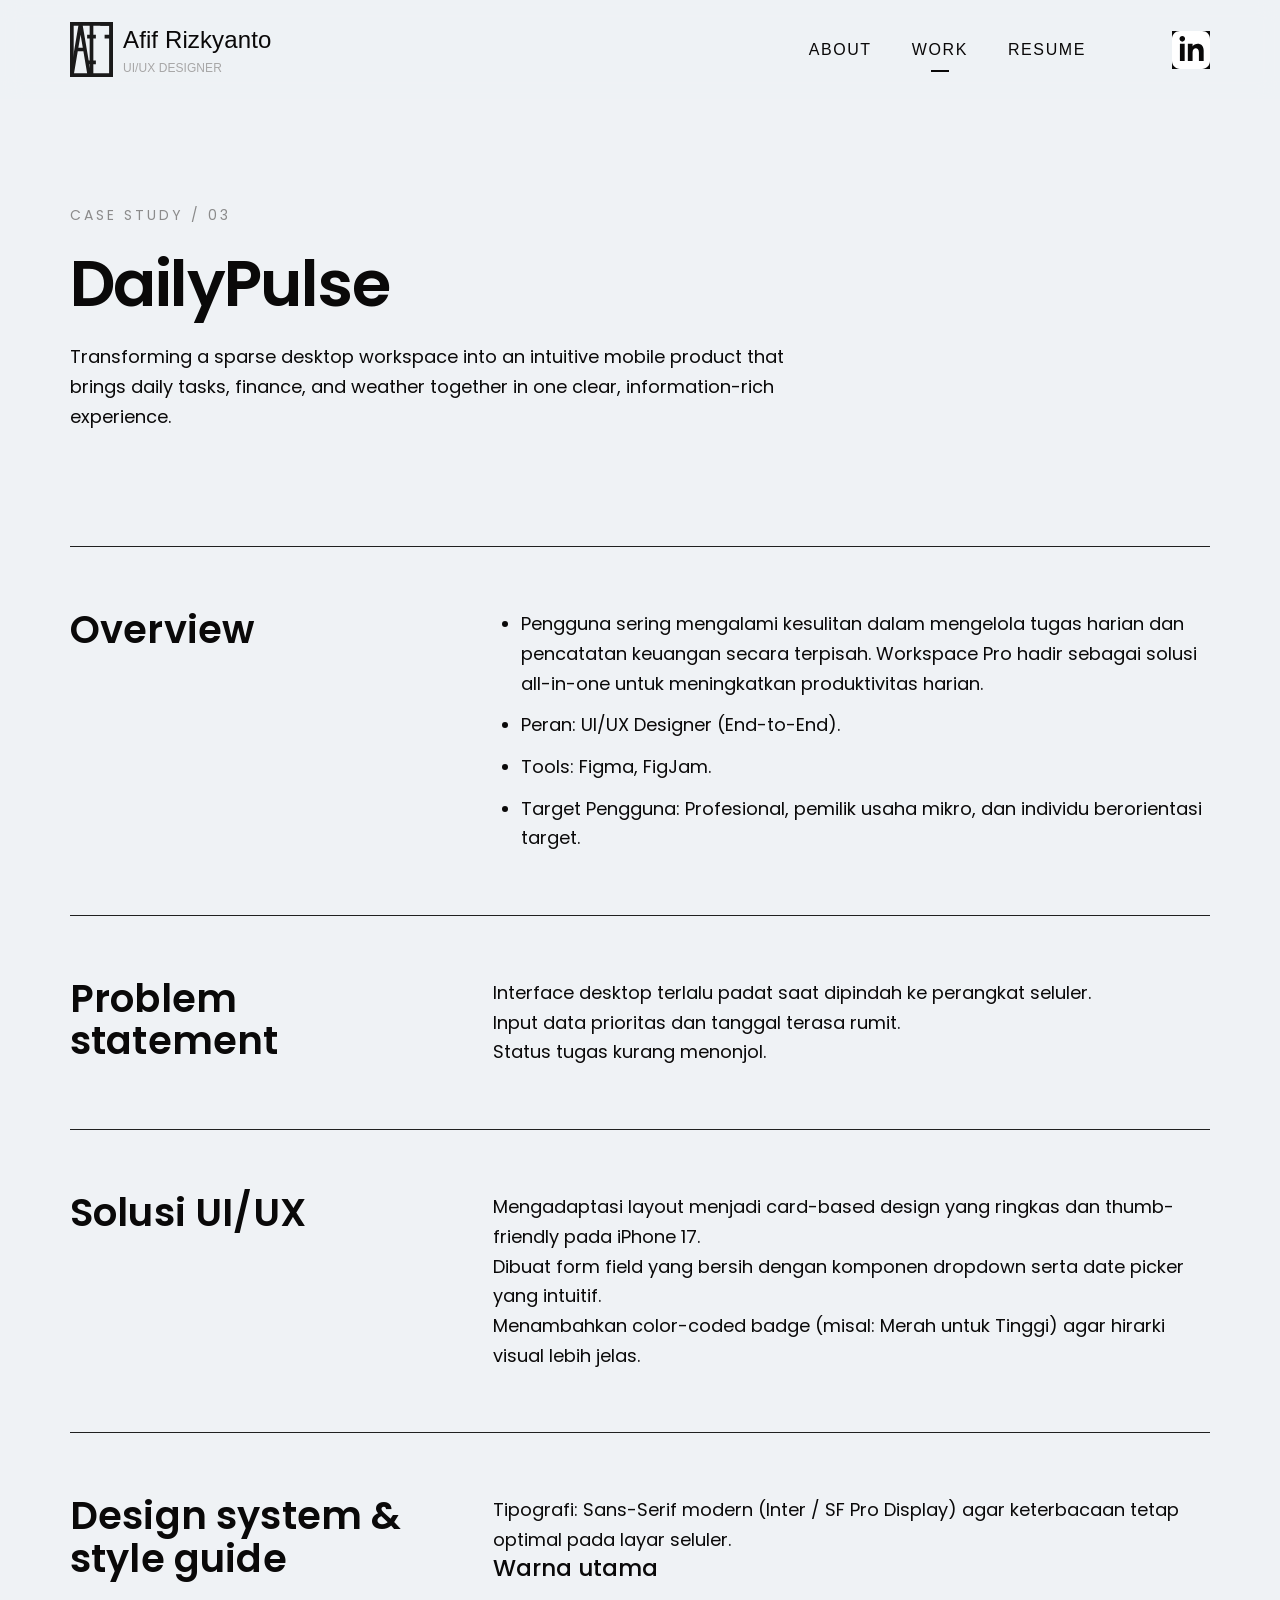
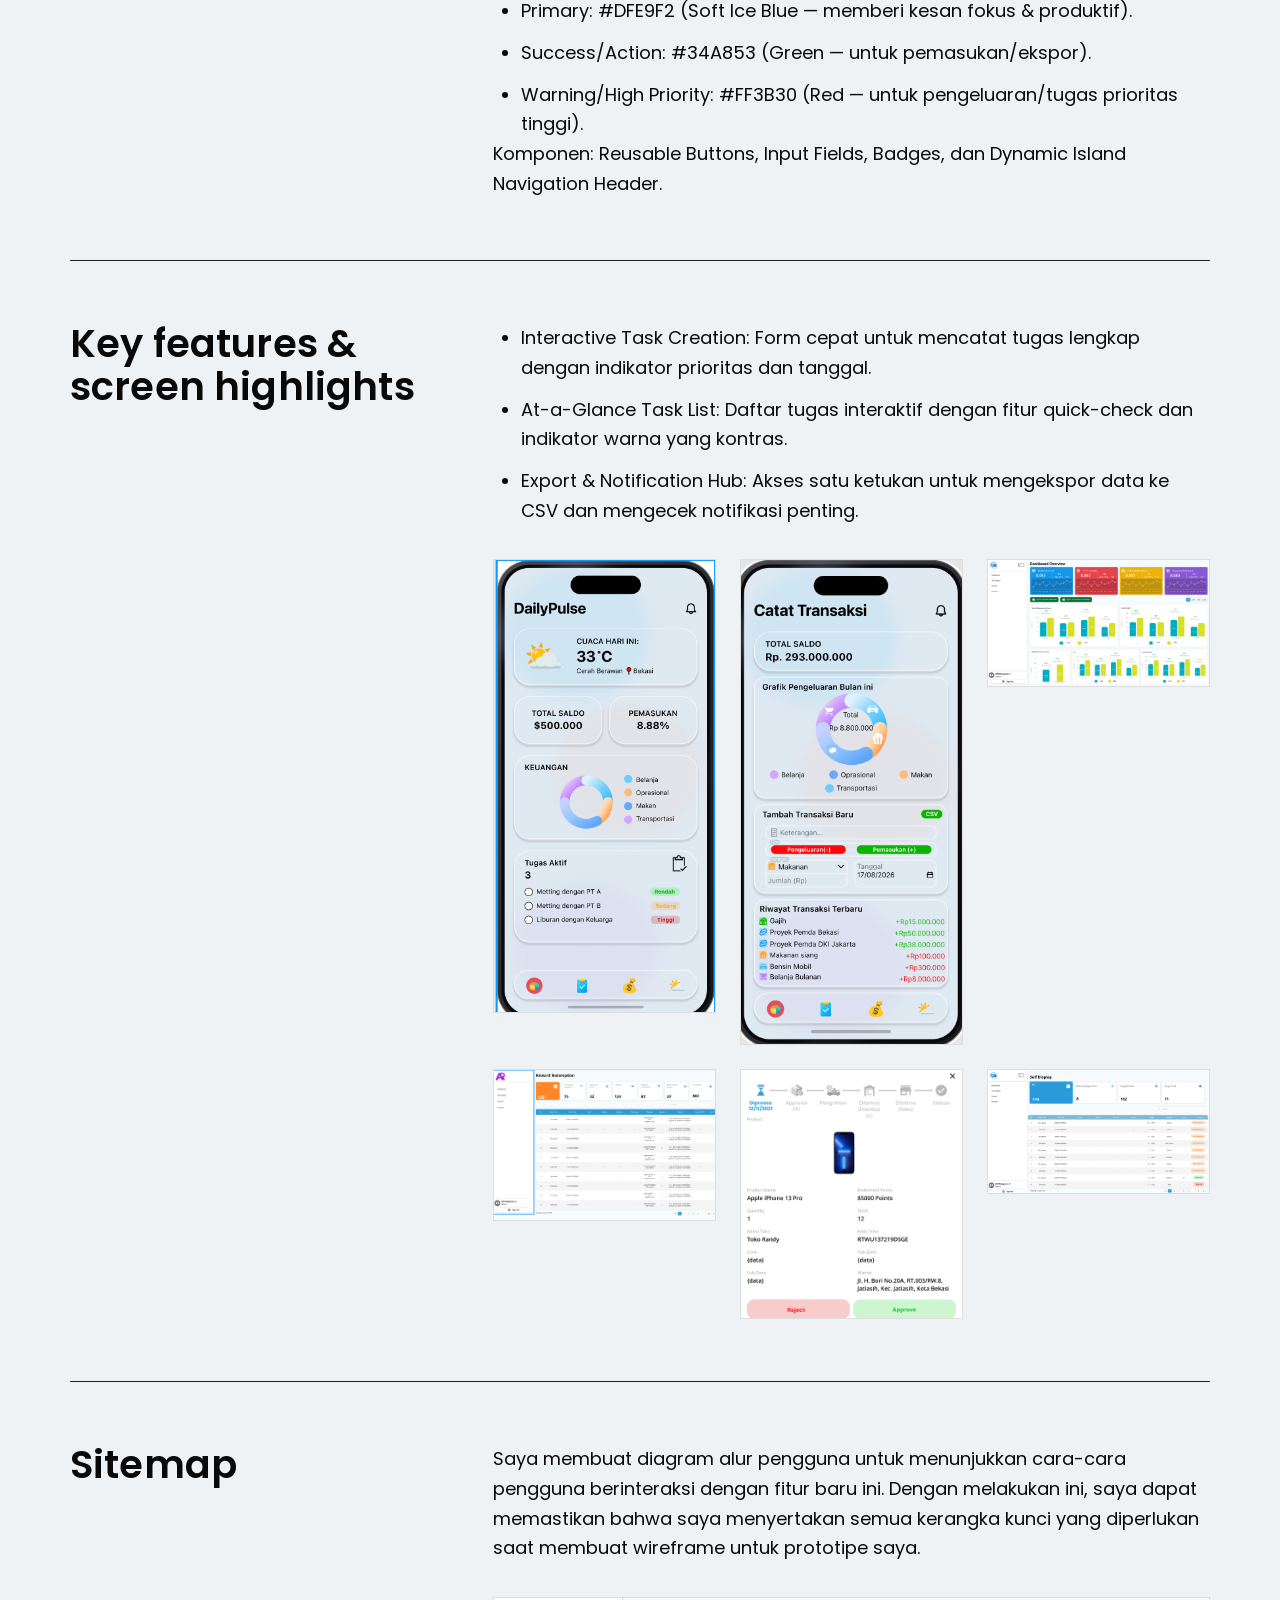
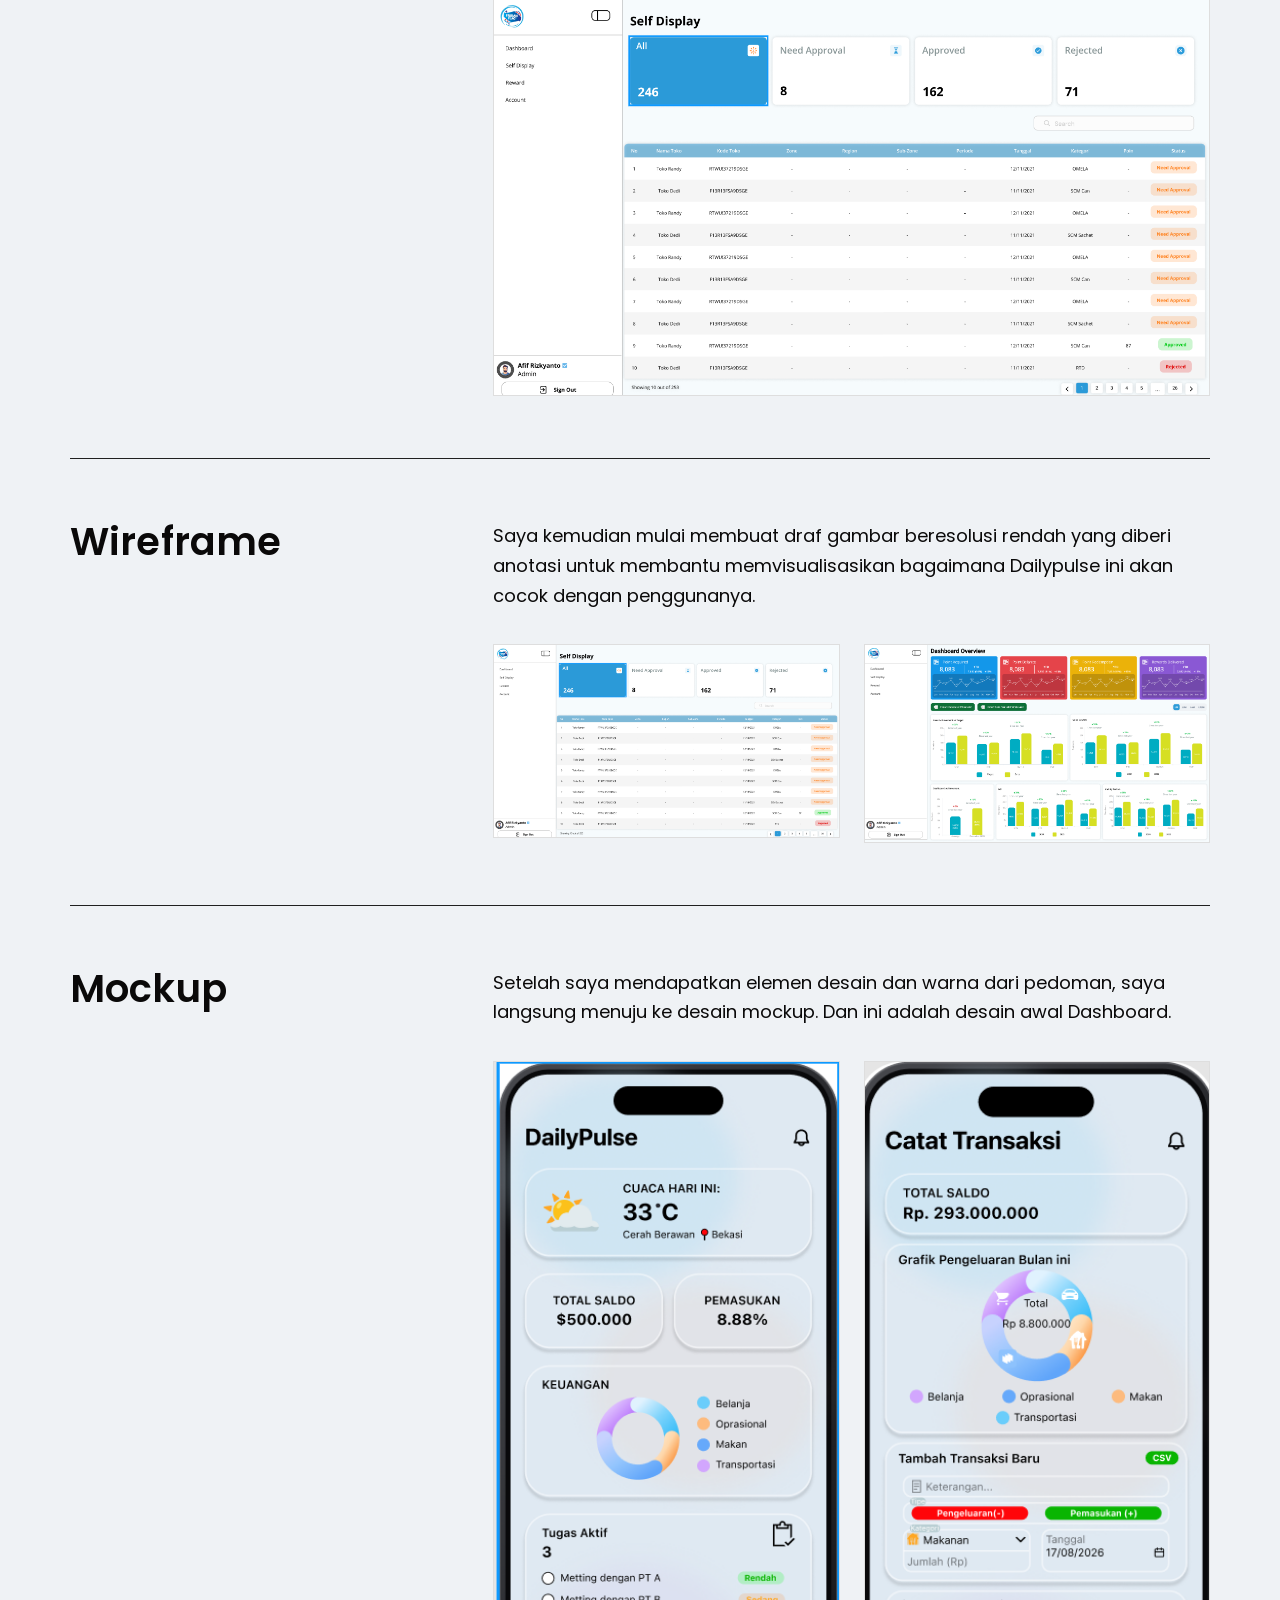
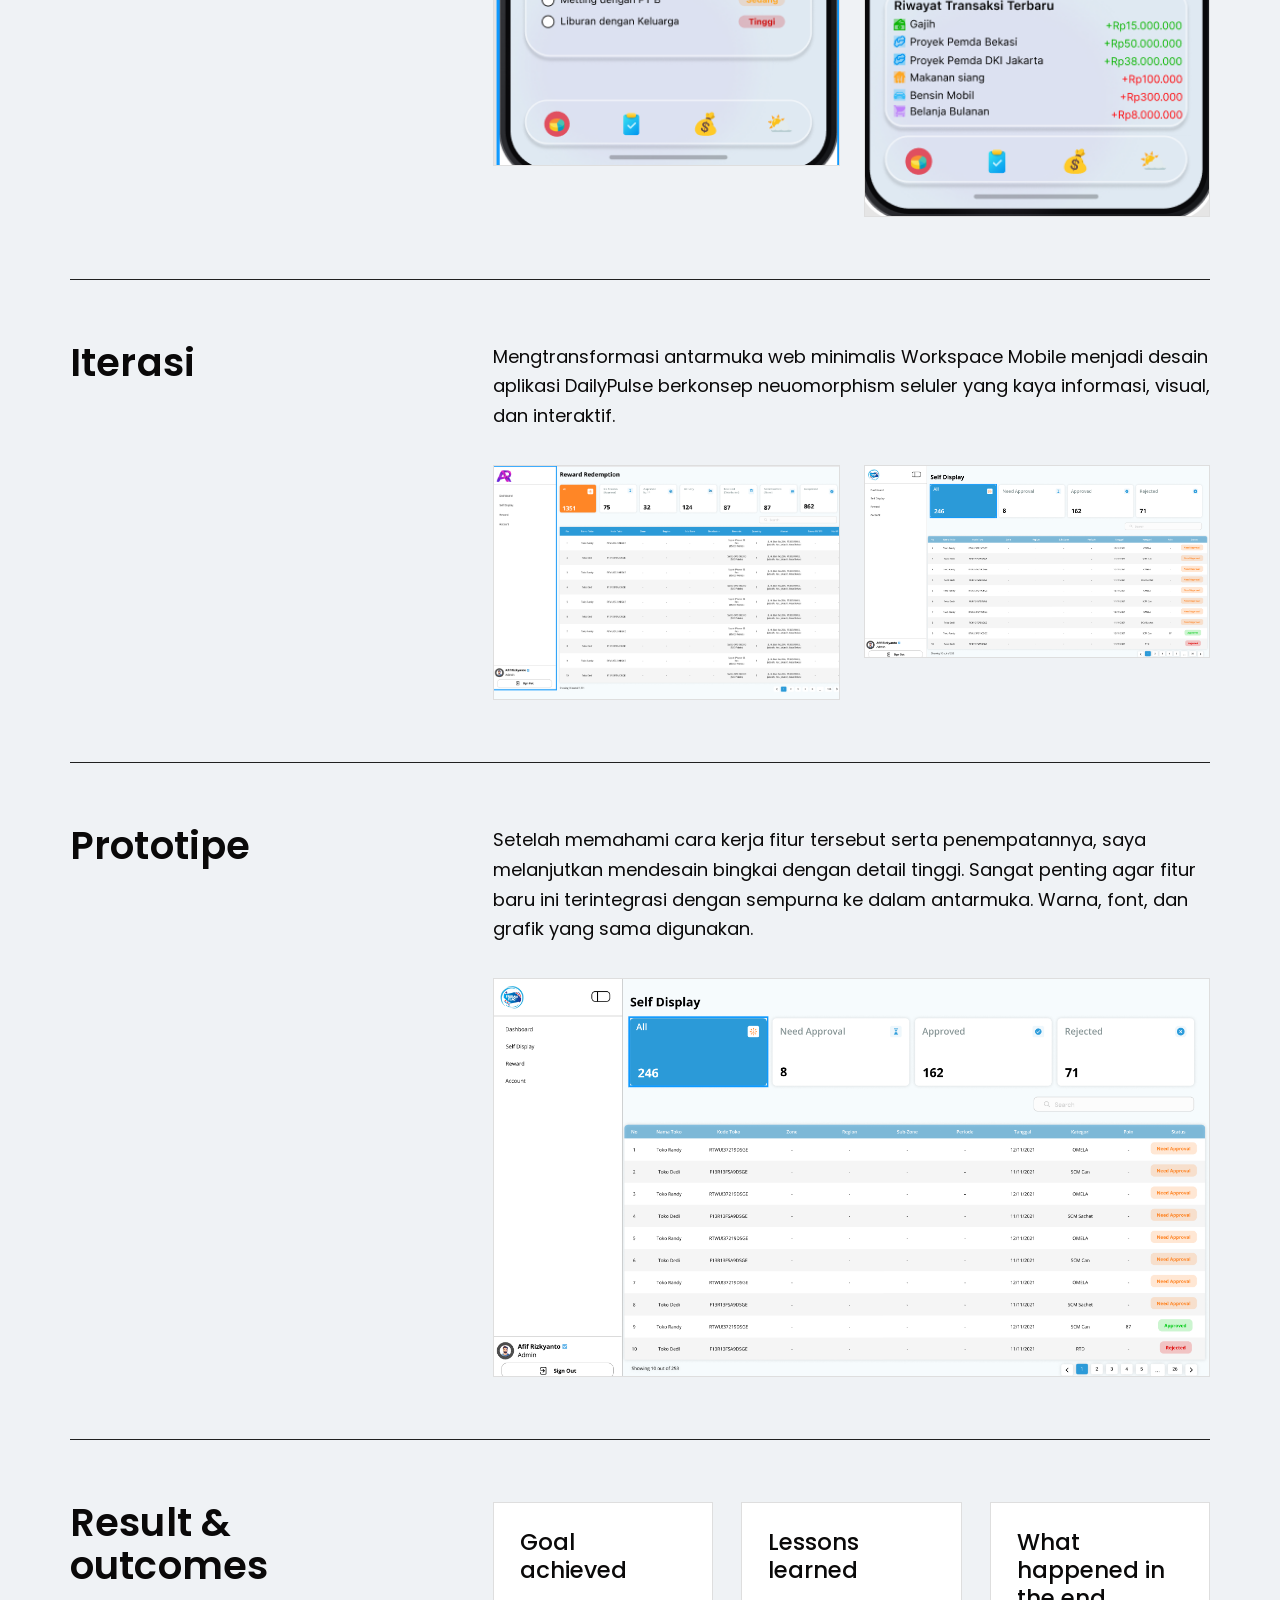
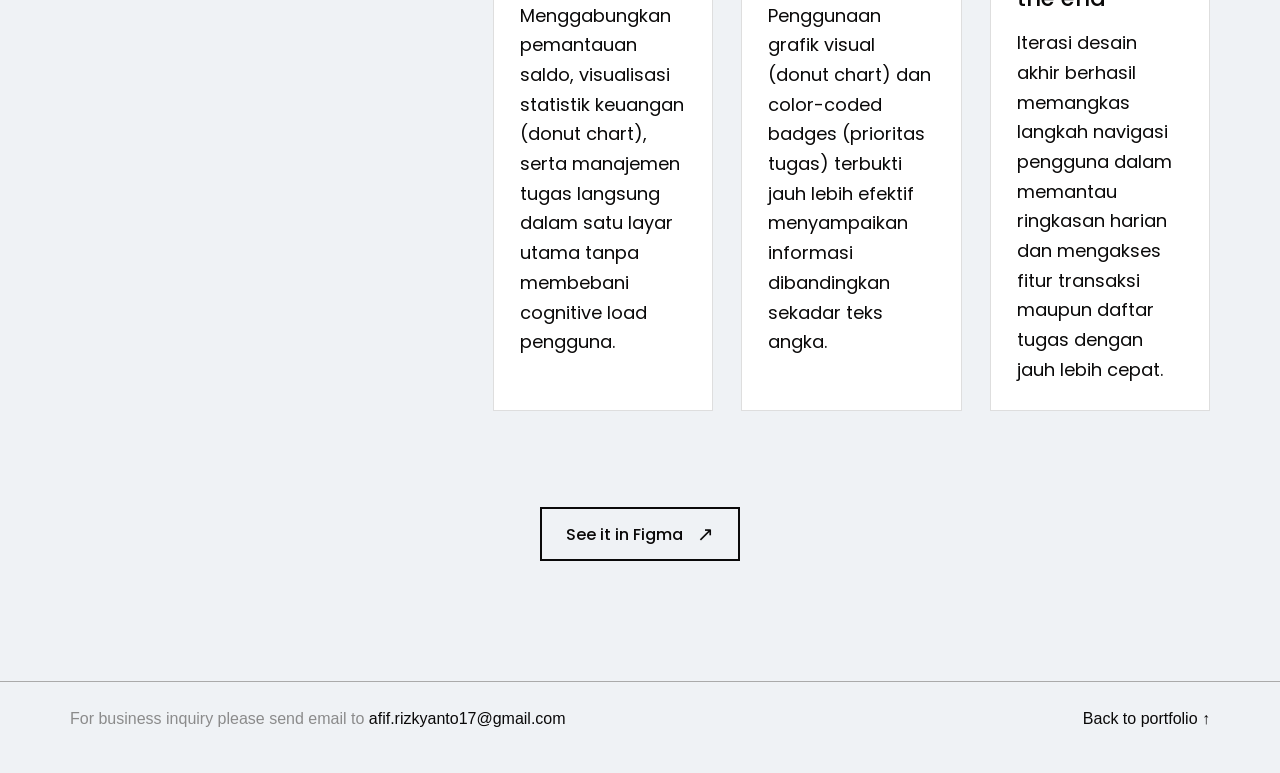
==== commit 73af47b7: "feat :  figma link" ====
--- a/case-dailypulse.html
+++ b/case-dailypulse.html
@@ -16,6 +16,7 @@
       <section class="case-section"><h2>Iterasi</h2><div><p>Mengtransformasi antarmuka web minimalis Workspace Mobile menjadi desain aplikasi DailyPulse berkonsep neuomorphism seluler yang kaya informasi, visual, dan interaktif.</p><div class="case-gallery two-column"><img src="public/assets/cases/dailypulse-screen-4.png" alt="DailyPulse iteration" /><img src="public/assets/cases/dailypulse-screen-6.png" alt="DailyPulse iteration detail" /></div></div></section>
       <section class="case-section"><h2>Prototipe</h2><div><p>Setelah memahami cara kerja fitur tersebut serta penempatannya, saya melanjutkan mendesain bingkai dengan detail tinggi. Sangat penting agar fitur baru ini terintegrasi dengan sempurna ke dalam antarmuka. Warna, font, dan grafik yang sama digunakan.</p><div class="case-gallery"><img src="public/assets/cases/dailypulse-screen-6.png" alt="DailyPulse high fidelity prototype" /></div></div></section>
       <section class="case-section outcome-section"><h2>Result &amp; outcomes</h2><div class="outcome-grid"><article><h3>Goal achieved</h3><p>Menggabungkan pemantauan saldo, visualisasi statistik keuangan (donut chart), serta manajemen tugas langsung dalam satu layar utama tanpa membebani cognitive load pengguna.</p></article><article><h3>Lessons learned</h3><p>Penggunaan grafik visual (donut chart) dan color-coded badges (prioritas tugas) terbukti jauh lebih efektif menyampaikan informasi dibandingkan sekadar teks angka.</p></article><article><h3>What happened in the end</h3><p>Iterasi desain akhir berhasil memangkas langkah navigasi pengguna dalam memantau ringkasan harian dan mengakses fitur transaksi maupun daftar tugas dengan jauh lebih cepat.</p></article></div></section>
+      <div class="case-figma-cta"><a class="case-figma-button" href="https://www.figma.com/design/XcuRxS0Qiy8xiDLitYOXPJ/afif-rizkyanto-s-team-library?node-id=413-2&amp;t=jssxBZHC2NflsZw2-1" target="_blank" rel="noreferrer">See it in Figma <span aria-hidden="true">↗</span></a></div>
     </main>
     <footer class="case-footer"><span>For business inquiry please send email to <a href="mailto:afif.rizkyanto17@gmail.com">afif.rizkyanto17@gmail.com</a></span><a href="index.html">Back to portfolio ↑</a></footer>
   </body>
--- a/case-study.css
+++ b/case-study.css
@@ -118,6 +118,35 @@
 
 .outcome-grid h3 { margin-bottom: 16px; }
 .outcome-grid p + p { margin-top: 14px; }
+
+.case-figma-cta {
+  display: flex;
+  justify-content: center;
+  padding: 34px 0 0;
+}
+
+.case-figma-button {
+  display: inline-flex;
+  align-items: center;
+  gap: 14px;
+  padding: 15px 24px;
+  border: 2px solid var(--case-ink);
+  color: var(--case-ink);
+  font-family: Poppins, Roboto, Arial, sans-serif;
+  font-size: 16px;
+  font-weight: 500;
+  line-height: 1.2;
+  text-decoration: none;
+  transition: background .2s, color .2s;
+}
+
+.case-figma-button span { font-size: 20px; line-height: 1; }
+
+.case-figma-button:hover,
+.case-figma-button:focus-visible {
+  background: var(--case-ink);
+  color: var(--case-surface);
+}
 
 .case-footer {
   max-width: 1440px;
@@ -151,6 +180,7 @@
   .case-callout { padding: 20px; }
   .case-callout p { font-size: 17px; }
   .outcome-grid { grid-template-columns: 1fr; gap: 16px; }
+  .case-figma-cta { padding-top: 24px; }
   .case-footer { padding: 24px 22px 35px; display: block; font-size: 13px; }
   .case-footer a { display: inline-block; margin-top: 12px; }
 }
